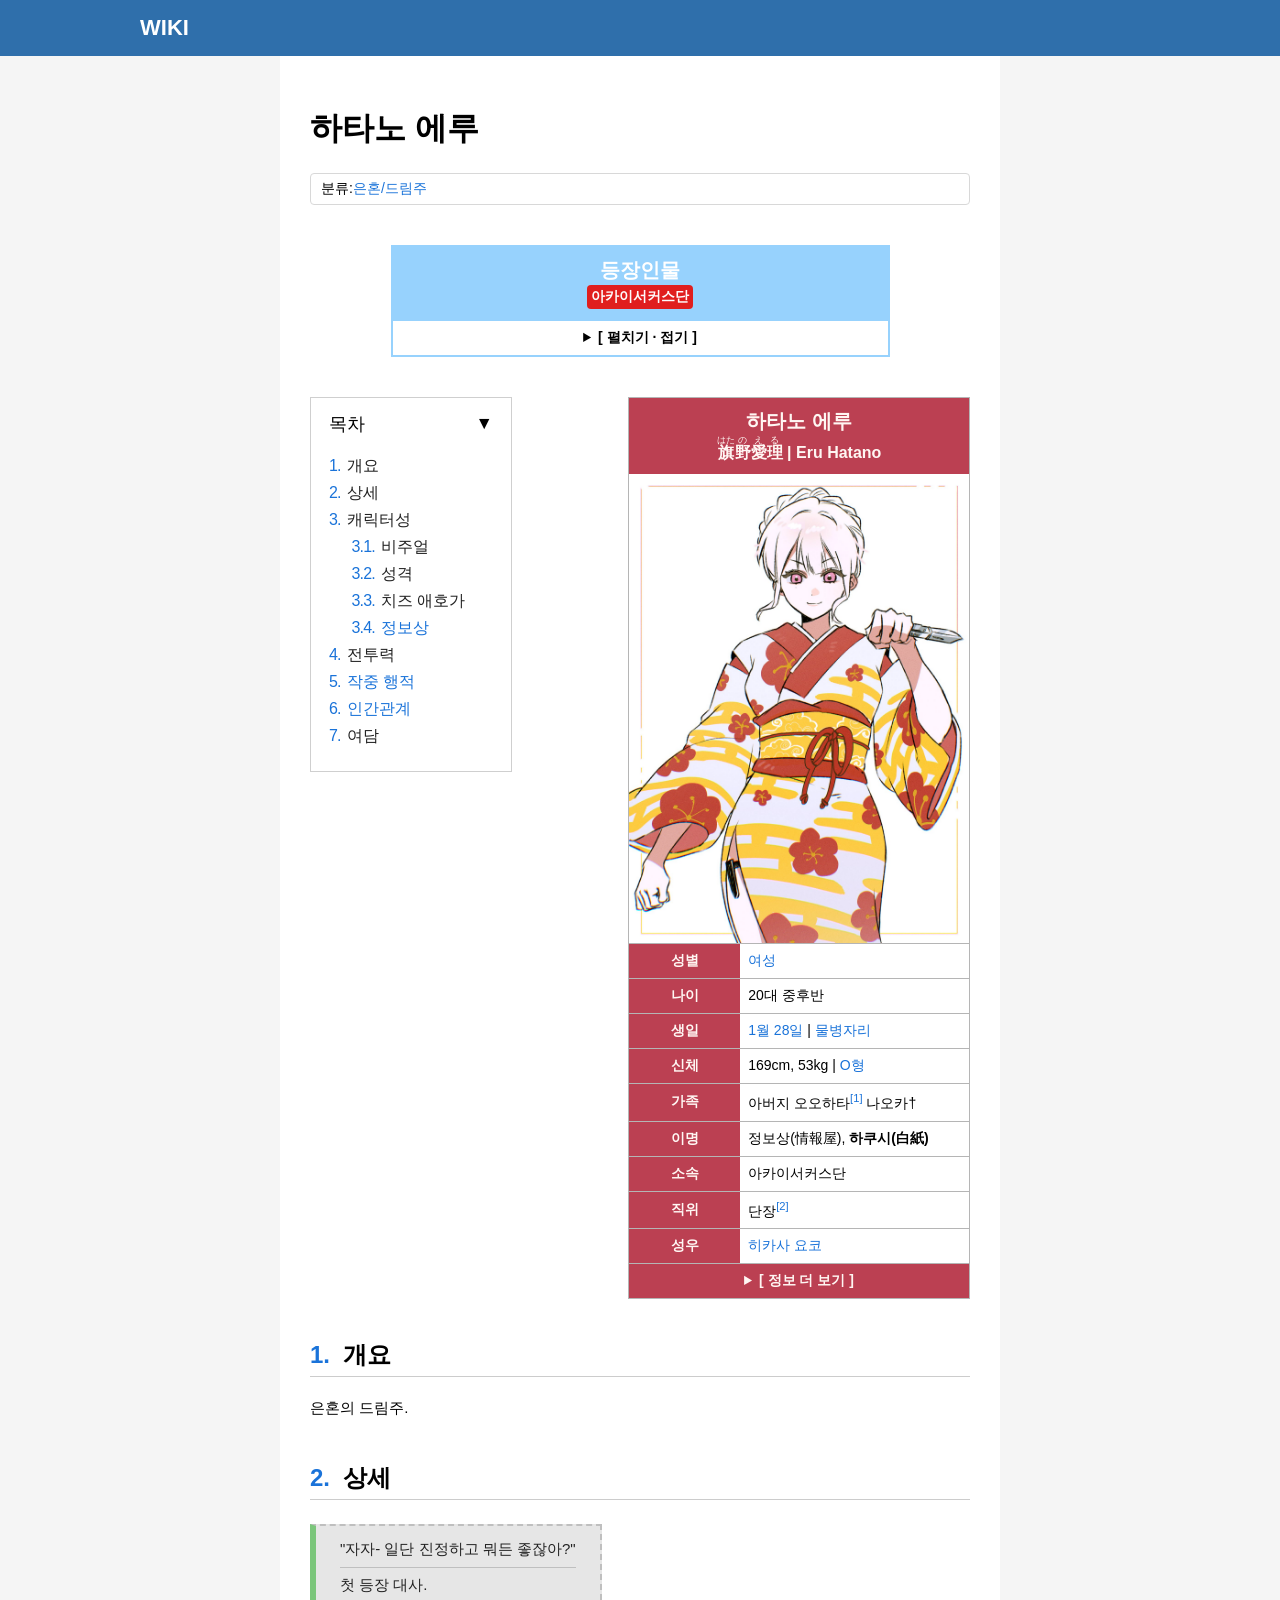
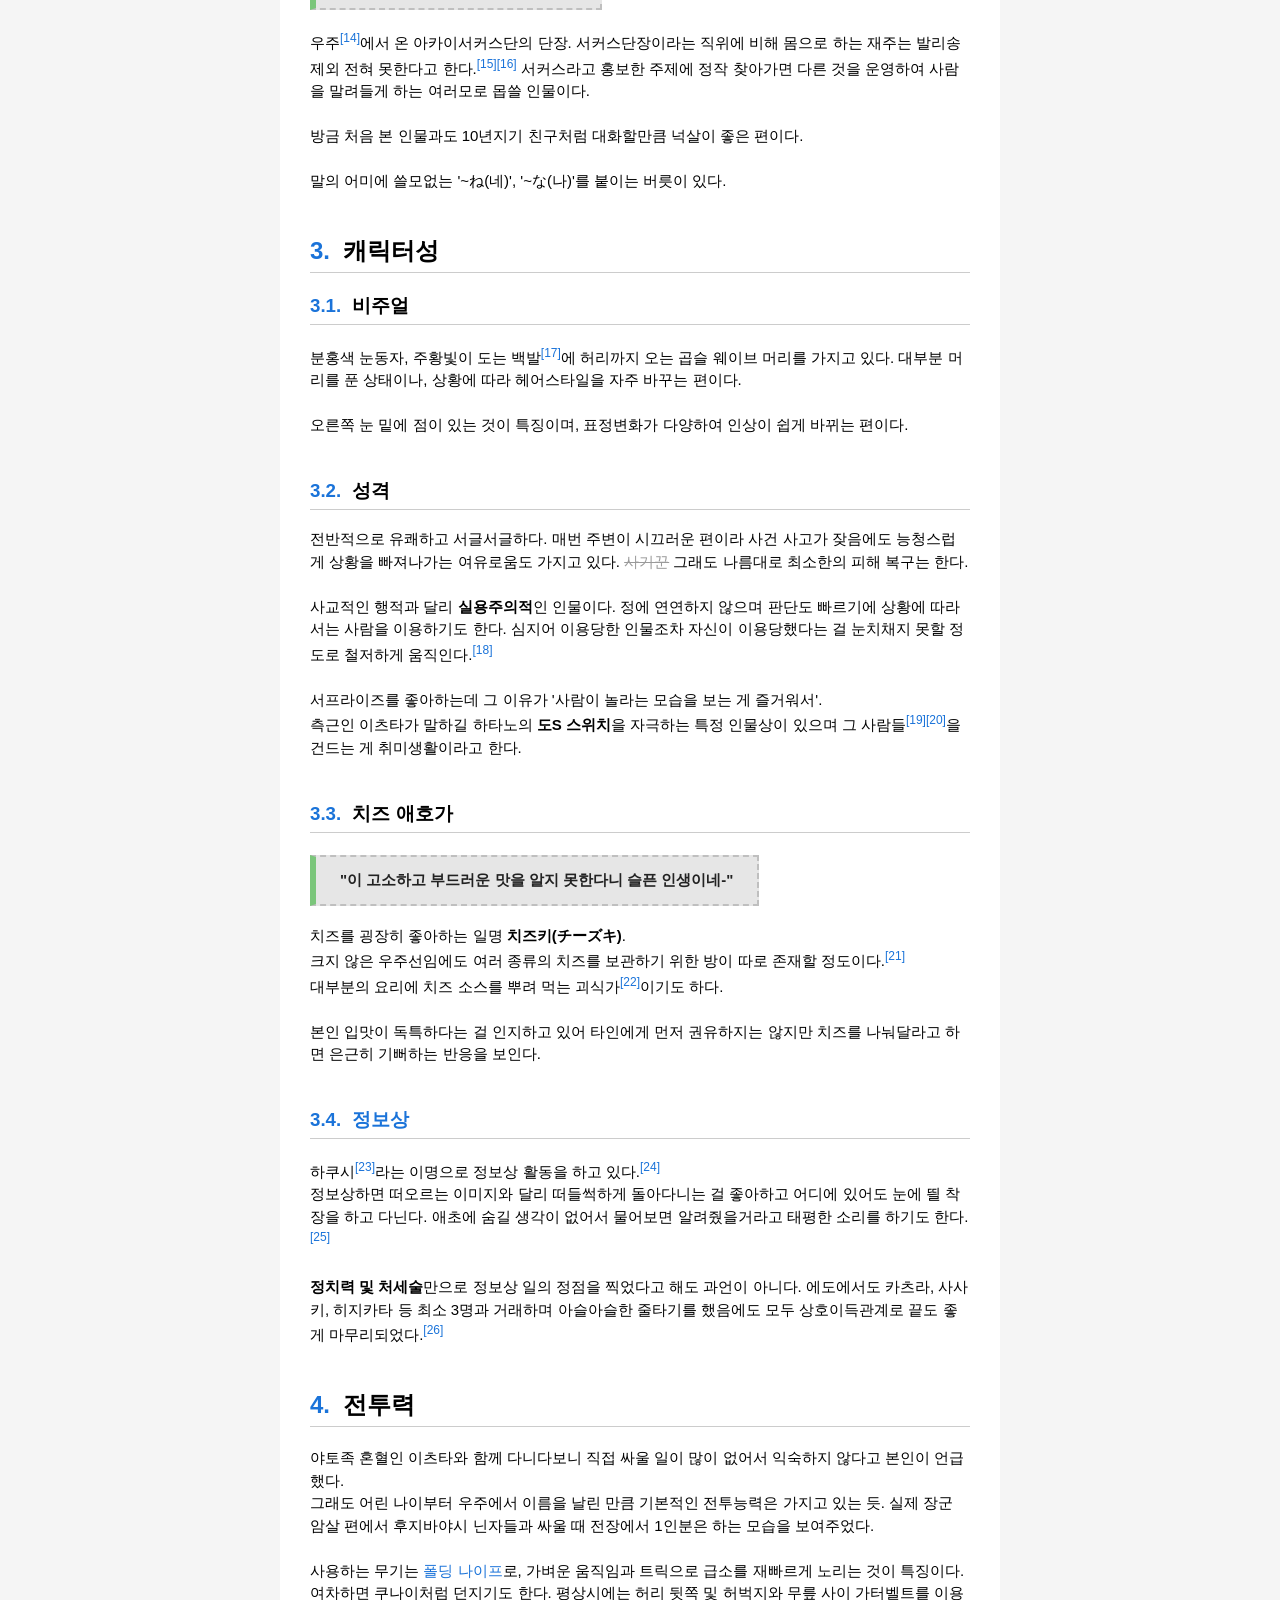
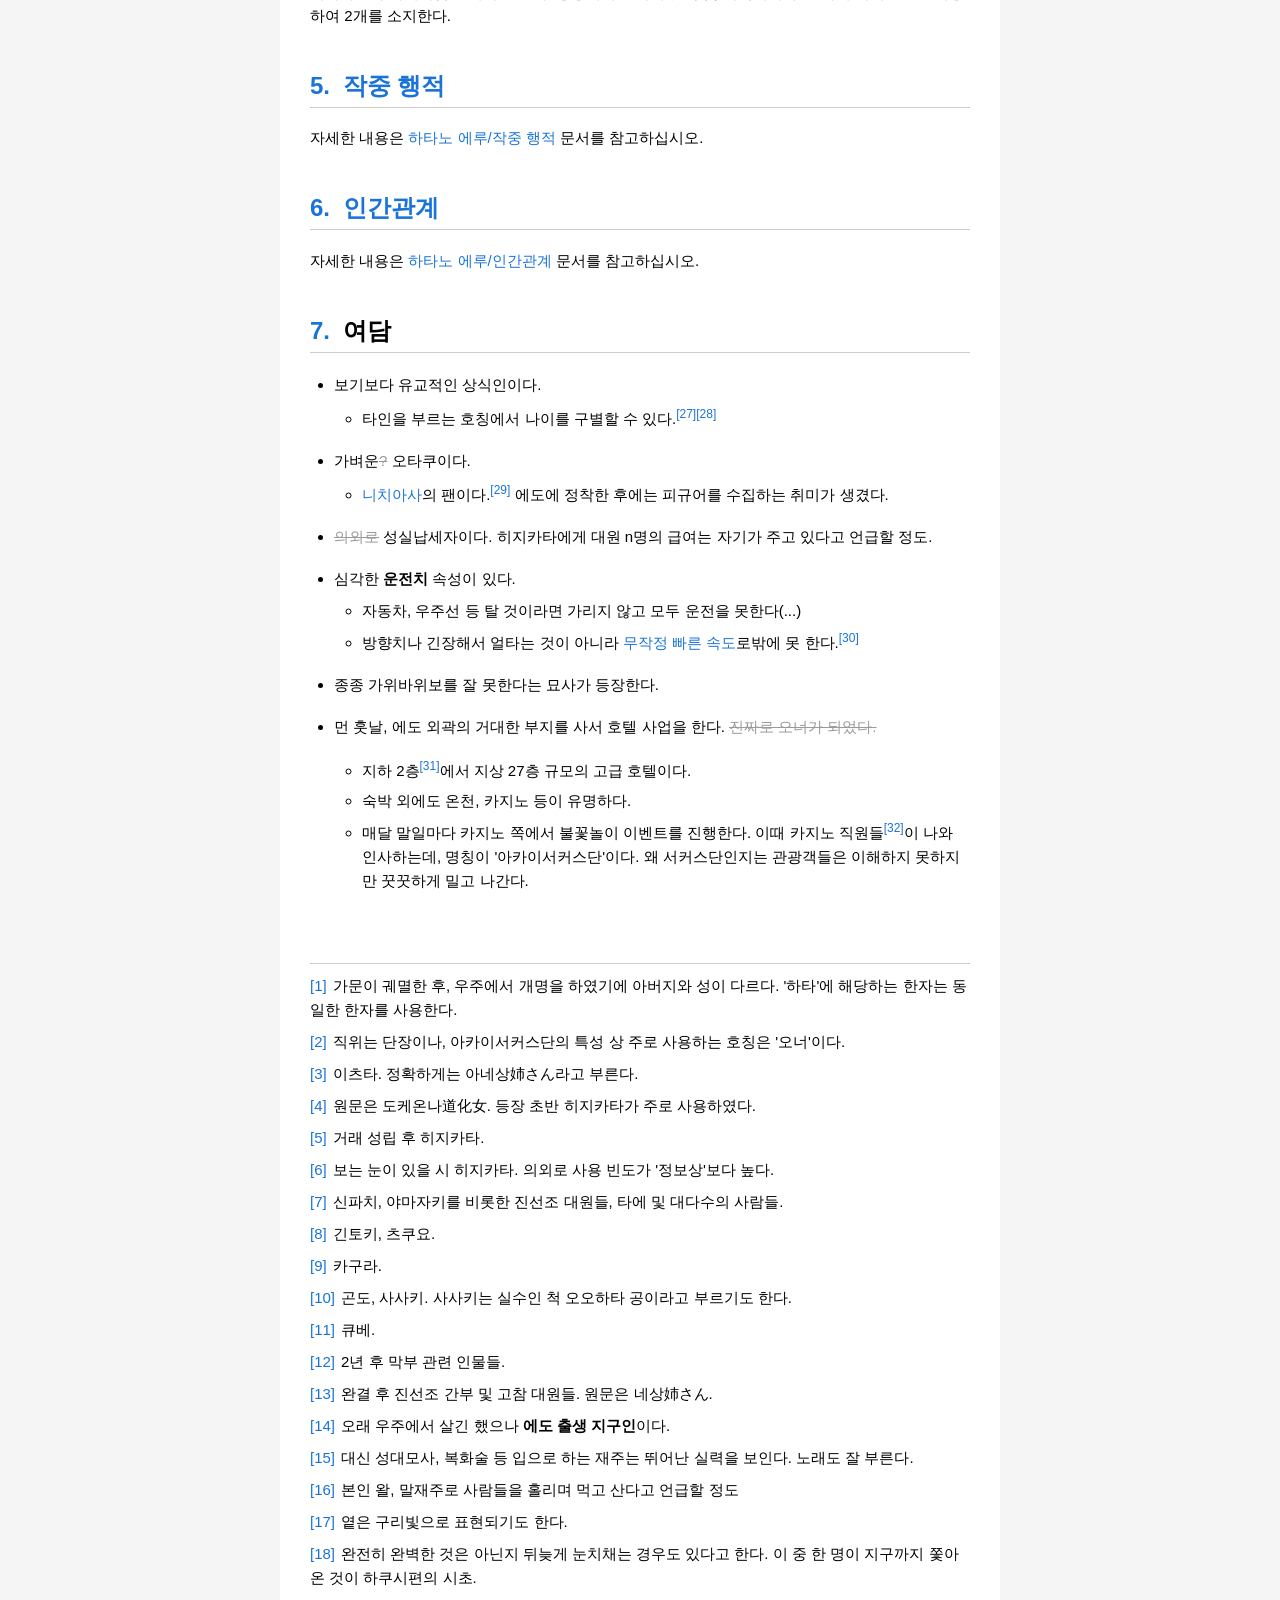
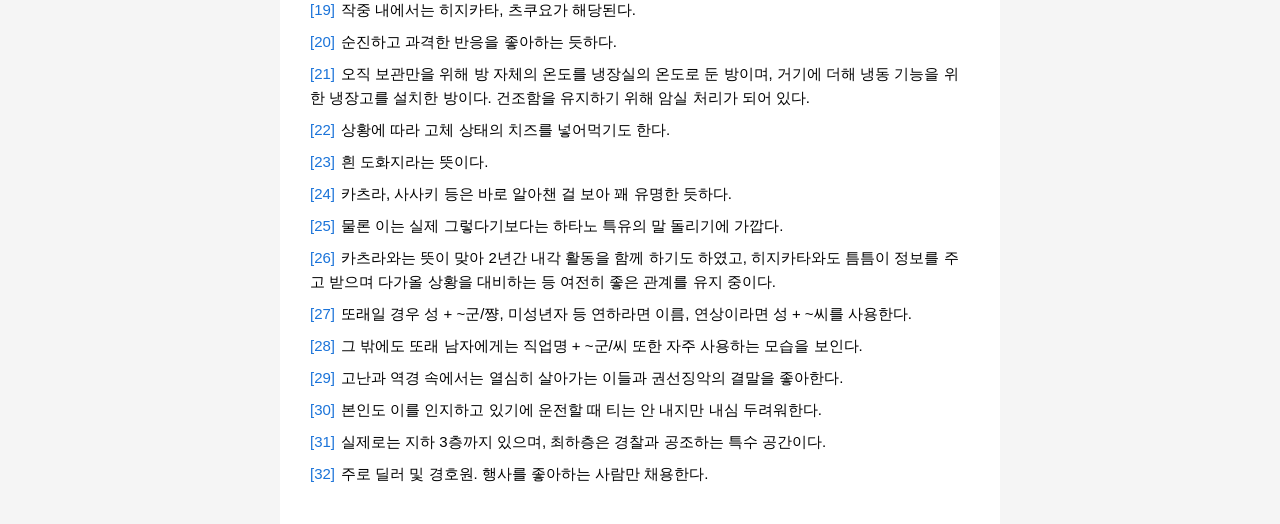
==== index.html @ e35dab88 "06" ====
<!DOCTYPE html>
<html lang="ko">

<head>

<meta charset="UTF-8">
<meta name="viewport" content="width=device-width, initial-scale=1.0">

<title>하타노 에루 - 아이위키</title>

<link rel="stylesheet" href="../style.css">

</head>

<body>

<header class="header">

<div class="header-inner">

<h1 class="logo">
<a href="../index.html">WIKI</a>
</h1>

</div>

</header>

<div class="layout">

<main class="content">

<h1>하타노 에루</h1>

<div class="wiki-category">
분류:<a href="#">은혼/드림주</a>
</div>


<div class="navbox">

<div class="navbox-title">

<a href="#">등장인물</a>

<div class="navbox-subtitle">
아카이서커스단
</div>

</div>

<details>

<summary class="navbox-toggle">[ 펼치기 · 접기 ]</summary>

<table class="navbox-table">

<tr>

<th class="navbox-section-01">
단장
</th>

<th class="navbox-section-02">
정식 단원
</th>

</tr>

<tr>

<td class="navbox-center">
<a href="#">하타노 에루</a>
</td>

<!--"itsuta.html"-->
<td class="navbox-center">
<a href="itsuta.html">이츠타</a> (<a href="#">이치타</a> · <a href="#">이후타</a>)
</td>

</tr>

</table>

</details>

</div>

<div class="character-infobox">

<div class="char-title">

<div class="char-name-ko">하타노 에루</div>

<div class="char-name-jp">

<div class="char-name-sub">
<ruby>旗<rt>はた</rt></ruby><ruby>野<rt>の</rt></ruby><ruby>愛理<rt>える</rt></ruby> | Eru Hatano
</div>

</div>

</div>

<div class="char-image">
<img src="../images/eru2.jpg">
</div>


<div class="info-row">
<div class="info-label">성별</div>
<div class="info-value"><a href="https://namu.wiki/w/여성">여성</a></div>
</div>

<div class="info-row">
<div class="info-label">나이</div>
<div class="info-value">20대 중후반</div>
</div>

<div class="info-row">
<div class="info-label">생일</div>
<div class="info-value"><a href="https://namu.wiki/w/1월%2028일">1월 28일</a> | <a href="https://namu.wiki/w/물병자리">물병자리</a></div>
</div>

<div class="info-row">
<div class="info-label">신체</div>
<div class="info-value">169cm, 53kg | <a href="https://namu.wiki/w/O형">O형</a></div>
</div>

<div class="info-row">
<div class="info-label">가족</div>
<div class="info-value">아버지 오오하타<span class="footnote" data-note="가문이 궤멸한 후, 우주에서 개명을 하였기에 아버지와 성이 다르다. '하타'에 해당하는 한자는 동일한 한자를 사용한다."></span> 나오카†</div>
</div>

<div class="info-row">
<div class="info-label">이명</div>
<div class="info-value">정보상(情報屋), <b>하쿠시(白紙)</b></div>
</div>

<div class="info-row">
<div class="info-label">소속</div>
<div class="info-value">아카이서커스단</div>
</div>

<div class="info-row">
<div class="info-label">직위</div>
<div class="info-value">단장<span class="footnote" data-note="직위는 단장이나, 아카이서커스단의 특성 상 주로 사용하는 호칭은 '오너'이다."></span></div>
</div>

<div class="info-row">
<div class="info-label">성우</div>
<div class="info-value"><a href="https://namu.wiki/w/히카사%20요코">히카사 요코</a></div>
</div>


<details class="info-more">

<summary class="info-toggle">[ 정보 더 보기 ]</summary>

<div class="info-row">
<div class="info-label">통칭</div>
<div class="info-value">누님<span class="footnote" data-note="이츠타. 정확하게는 아네상姉さん라고 부른다."></span>,
    광대여자<span class="footnote" data-note="원문은 도케온나道化女. 등장 초반 히지카타가 주로 사용하였다."></span>,
    정보상<span class="footnote" data-note="거래 성립 후 히지카타."></span>,
    하타노<span class="footnote" data-note="보는 눈이 있을 시 히지카타. 의외로 사용 빈도가 '정보상'보다 높다."></span>,
    하타노 씨<span class="footnote" data-note="신파치, 야마자키를 비롯한 진선조 대원들, 타에 및 대다수의 사람들."></span>, 
    하쿠시<span class="footnote" data-note="긴토키, 츠쿠요."></span>,
    하쿠쨩<span class="footnote" data-note="카구라."></span>,
    하타노 공<span class="footnote" data-note="곤도, 사사키. 사사키는 실수인 척 오오하타 공이라고 부르기도 한다."></span>,
    에루<span class="footnote" data-note="큐베."></span>,
    에루 아가씨<span class="footnote" data-note="2년 후 막부 관련 인물들."></span>,
    누님<span class="footnote" data-note="완결 후 진선조 간부 및 고참 대원들. 원문은 네상姉さん."></span> </div>
</div>

<div class="info-row">
<div class="info-label">주무기</div>
<div class="info-value">폴딩 나이프</div>
</div>

<div class="info-row">
<div class="info-label">좋아하는 것</div>
<div class="info-value"><a href="https://namu.wiki/w/치즈"><b>치즈</b></a>, <a href="https://namu.wiki/w/서프라이즈%20파티">서프라이즈 이벤트</a></div>
</div>

<div class="info-row">
<div class="info-label">싫어하는 것</div>
<div class="info-value">대화가 안 통하는 상대</div>
</div>

</details>

</div>

<div class="toc" id="toc">
  <button type="button" class="toc-toggle" id="toc-toggle" aria-expanded="true">
    <span class="toc-title">목차</span>
    <span class="toc-arrow">▼</span>
  </button>

  <div class="toc-body" id="toc-body">
    <ol id="toc-list"></ol>
  </div>
</div>

<div style="clear:both;"></div>

<h2>개요</h2>

<p>
은혼의 드림주.
<br><br>
</p>


<h2>상세</h2>

<div class="quote-box">
  <p>"자자- 일단 진정하고 뭐든 좋잖아?"</p>
  <hr class="quote-divider">
  <p>첫 등장 대사.</p>
</div>

<p>
우주<span class="footnote" data-note="오래 우주에서 살긴 했으나 <b>에도 출생 지구인</b>이다."></span>에서 온 아카이서커스단의 단장.
서커스단장이라는 직위에 비해 몸으로 하는 재주는 발리송 제외 전혀 못한다고 한다.<span class="footnote" data-note="대신 성대모사, 복화술 등 입으로 하는 재주는 뛰어난 실력을 보인다. 노래도 잘 부른다."></span><span class="footnote" data-note="본인 왈, 말재주로 사람들을 홀리며 먹고 산다고 언급할 정도"></span> 
서커스라고 홍보한 주제에 정작 찾아가면 다른 것을 운영하여 사람을 말려들게 하는 여러모로 몹쓸 인물이다.<br><br>
방금 처음 본 인물과도 10년지기 친구처럼 대화할만큼 넉살이 좋은 편이다.<br><br>
말의 어미에 쓸모없는 '~ね(네)', '~な(나)'를 붙이는 버릇이 있다.
<br><br>
</p>

<h2>캐릭터성</h2>
<h3>비주얼</h3>
<p>
분홍색 눈동자, 주황빛이 도는 백발<span class="footnote" data-note="옅은 구리빛으로 표현되기도 한다."></span>에 허리까지 오는 곱슬 웨이브 머리를 가지고 있다. 대부분 머리를 푼 상태이나, 상황에 따라 헤어스타일을 자주 바꾸는 편이다.<br><br>
오른쪽 눈 밑에 점이 있는 것이 특징이며, 표정변화가 다양하여 인상이 쉽게 바뀌는 편이다.<br><br>
</p>

<h3>성격</h3>
<p>
전반적으로 유쾌하고 서글서글하다. 매번 주변이 시끄러운 편이라 사건 사고가 잦음에도 능청스럽게 상황을 빠져나가는 여유로움도 가지고 있다.
<span class="cancel_text">사기꾼</span> 그래도 나름대로 최소한의 피해 복구는 한다.<br><br>
사교적인 행적과 달리 <b>실용주의적</b>인 인물이다. 정에 연연하지 않으며 판단도 빠르기에 상황에 따라서는 사람을 이용하기도 한다. 심지어 이용당한 인물조차 자신이 이용당했다는 걸 눈치채지 못할 정도로 철저하게 움직인다.<span class="footnote" data-note="완전히 완벽한 것은 아닌지 뒤늦게 눈치채는 경우도 있다고 한다. 이 중 한 명이 지구까지 쫓아온 것이 하쿠시편의 시초."></span><br><br>
서프라이즈를 좋아하는데 그 이유가 '사람이 놀라는 모습을 보는 게 즐거워서'.<br>측근인 이츠타가 말하길 하타노의 <b>도S 스위치</b>을 자극하는 특정 인물상이 있으며 그 사람들<span class="footnote" data-note="작중 내에서는 히지카타, 츠쿠요가 해당된다."></span><span class="footnote" data-note="순진하고 과격한 반응을 좋아하는 듯하다."></span>을 건드는 게 취미생활이라고 한다.<br><br>
</p>

<h3>치즈 애호가</h3>

<div class="quote-box">
  <p><b>"이 고소하고 부드러운 맛을 알지 못한다니 슬픈 인생이네-"</b></p>
</div>

<p>
치즈를 굉장히 좋아하는 일명 <b>치즈키(チーズキ)</b>.<br>
크지 않은 우주선임에도 여러 종류의 치즈를 보관하기 위한 방이 따로 존재할 정도이다.<span class="footnote" data-note="오직 보관만을 위해 방 자체의 온도를 냉장실의 온도로 둔 방이며, 거기에 더해 냉동 기능을 위한 냉장고를 설치한 방이다. 건조함을 유지하기 위해 암실 처리가 되어 있다."></span><br>
대부분의 요리에 치즈 소스를 뿌려 먹는 괴식가<span class="footnote" data-note="상황에 따라 고체 상태의 치즈를 넣어먹기도 한다."></span>이기도 하다.<br><br>
본인 입맛이 독특하다는 걸 인지하고 있어 타인에게 먼저 권유하지는 않지만 치즈를 나눠달라고 하면 은근히 기뻐하는 반응을 보인다.<br><br>
</p>

<h3><a href="https://namu.wiki/w/정보상">정보상</a></h3>
<p>
하쿠시<span class="footnote" data-note="흰 도화지라는 뜻이다."></span>라는 이명으로 정보상 활동을 하고 있다.<span class="footnote" data-note="카츠라, 사사키 등은 바로 알아챈 걸 보아 꽤 유명한 듯하다."></span><br>
정보상하면 떠오르는 이미지와 달리 떠들썩하게 돌아다니는 걸 좋아하고 어디에 있어도 눈에 띌 착장을 하고 다닌다. 애초에 숨길 생각이 없어서 물어보면 알려줬을거라고 태평한 소리를 하기도 한다.<span class="footnote" data-note="물론 이는 실제 그렇다기보다는 하타노 특유의 말 돌리기에 가깝다."></span><br><br>
<b>정치력 및 처세술</b>만으로 정보상 일의 정점을 찍었다고 해도 과언이 아니다. 에도에서도 카츠라, 사사키, 히지카타 등 최소 3명과 거래하며 아슬아슬한 줄타기를 했음에도 모두 상호이득관계로 끝도 좋게 마무리되었다.<span class="footnote" data-note="카츠라와는 뜻이 맞아 2년간 내각 활동을 함께 하기도 하였고, 히지카타와도 틈틈이 정보를 주고 받으며 다가올 상황을 대비하는 등 여전히 좋은 관계를 유지 중이다."></span>
<br><br>
<h2>전투력</h2>
<p>
야토족 혼혈인 이츠타와 함께 다니다보니 직접 싸울 일이 많이 없어서 익숙하지 않다고 본인이 언급했다.<br>
그래도 어린 나이부터 우주에서 이름을 날린 만큼 기본적인 전투능력은 가지고 있는 듯. 실제 장군 암살 편에서 후지바야시 닌자들과 싸울 때 전장에서 1인분은 하는 모습을 보여주었다.<br><br>
사용하는 무기는 <a href="https://namu.wiki/w/폴딩%20나이프">폴딩 나이프</a>로, 가벼운 움직임과 트릭으로 급소를 재빠르게 노리는 것이 특징이다. 여차하면 쿠나이처럼 던지기도 한다. 평상시에는 허리 뒷쪽 및 허벅지와 무릎 사이 가터벨트를 이용하여 2개를 소지한다.
<br><br>
</p>

<h2>
  <a href="plotline.html">작중 행적</a>
</h2>
<p>
자세한 내용은 <a href="plotline.html">하타노 에루/작중 행적</a> 문서를 참고하십시오.
<br><br>
</p>

<h2>
  <a href="relation.html">인간관계</a>
</h2>
<p>
자세한 내용은 <a href="relation.html">하타노 에루/인간관계</a> 문서를 참고하십시오.
<br><br>
</p>

<h2>여담</h2>
<ul class="trivia-list">
    <li>
        보기보다 유교적인 상식인이다.
        <ul>
            <li>타인을 부르는 호칭에서 나이를 구별할 수 있다.<span class="footnote" data-note="또래일 경우 성 + ~군/쨩, 미성년자 등 연하라면 이름, 연상이라면 성 + ~씨를 사용한다."></span><span class="footnote" data-note="그 밖에도 또래 남자에게는 직업명 + ~군/씨 또한 자주 사용하는 모습을 보인다."></span></li>
        </ul>
    </li>
    <li>
        가벼운<span class="cancel_text">?</span> 오타쿠이다.
        <ul>
          <li><a href="https://namu.wiki/w/슈퍼%20히어로%20타임?from=니치아사">니치아사</a>의 팬이다.<span class="footnote" data-note="고난과 역경 속에서는 열심히 살아가는 이들과 권선징악의 결말을 좋아한다."></span> 에도에 정착한 후에는 피규어를 수집하는 취미가 생겼다.</li>
        </ul>
    </li>
    <li>
        <span class="cancel_text">의외로</span> 성실납세자이다. 히지카타에게 대원 n명의 급여는 자기가 주고 있다고 언급할 정도.
    </li>
    <li>
        심각한 <b>운전치</b> 속성이 있다.
        <ul>
            <li>자동차, 우주선 등 탈 것이라면 가리지 않고 모두 운전을 못한다(...)</li>
            <li>방향치나 긴장해서 얼타는 것이 아니라 <a href="https://namu.wiki/w/난폭운전">무작정 빠른 속도</a>로밖에 못 한다.<span class="footnote" data-note="본인도 이를 인지하고 있기에 운전할 때 티는 안 내지만 내심 두려워한다."></span></li>
        </ul>
    </li>
    <li>
        종종 가위바위보를 잘 못한다는 묘사가 등장한다.
    </li>

    <li>
        먼 훗날, 에도 외곽의 거대한 부지를 사서 호텔 사업을 한다. <span class="cancel_text">진짜로 오너가 되었다.</span>
    </li>
    <ul>
        <li>지하 2층<span class="footnote" data-note="실제로는 지하 3층까지 있으며, 최하층은 경찰과 공조하는 특수 공간이다."></span>에서 지상 27층 규모의 고급 호텔이다.</li>
        <li>숙박 외에도 온천, 카지노 등이 유명하다.</li>
        <li>매달 말일마다 카지노 쪽에서 불꽃놀이 이벤트를 진행한다. 이때 카지노 직원들<span class="footnote" data-note="주로 딜러 및 경호원. 행사를 좋아하는 사람만 채용한다."></span>이 나와 인사하는데, 명칭이 '아카이서커스단'이다. 왜 서커스단인지는 관광객들은 이해하지 못하지만 꿋꿋하게 밀고 나간다.</li>
    </ul>
    <br>
</ul>

<section class="footnotes-section">
<ol id="footnotes-list"></ol>
</section>

</main>

</div>

<script src="../script.js"></script>

</body>
</html>
---- style.css ----
body {
  margin: 0;
  font-family: Arial, sans-serif;
  background: #f5f5f5;
}

/* 헤더 */
.header {
  background: #2f6fab;
  color: white;
}

.header-inner {
  max-width: 1000px;
  margin: auto;
  display: flex;
  align-items: center;
  justify-content: space-between;
  padding: 15px;
}

.logo {
  margin: 0;
  font-size: 22px;
}

.logo a {
  color: white;
  text-decoration: none;
}

.logo a:visited {
  color: white;
}

.topnav a {
  color: white;
  margin-left: 20px;
  text-decoration: none;
  font-weight: bold;
}

.topnav a:visited {
  color: white;
}

.topnav a:hover {
  text-decoration: underline;
}

/* 레이아웃 */
.layout {
  max-width: 720px;
  margin: 0 auto;
}

.content {
  background: white;
  padding: 30px;
}

/* 분류 */
.wiki-category {
  border: 1px solid #d8d8d8;
  border-radius: 4px;
  background: #fff;
  padding: 6px 10px;
  margin: 20px 0 28px 0;
  font-size: 14px;
}

.wiki-category strong {
  font-weight: 700;
  color: #222;
}

.wiki-category a {
  color: #1a73d9;
  text-decoration: none;
}

.wiki-category a:hover {
  text-decoration: underline;
}

.wiki-parent-doc {
  display: flex;
  align-items: center;
  gap: 4px;
  margin: 18px 0 30px 0;
  font-size: 16px;
}

/*상위 문서*/
.parent-icon {
  width: 20px;
  height: 20px;
  border-radius: 50%;
  background: #2f6fab;
  color: #fff;
  display: inline-flex;
  align-items: center;
  justify-content: center;
  font-size: 10px;
  font-weight: 900;
  line-height: 1;
  flex-shrink: 0;
}

.parent-label {
  color: #222;
  font-weight: 400;
}

.wiki-parent-doc a {
  color: #1a73d9;
  text-decoration: none;
}

.wiki-parent-doc a:hover {
  text-decoration: underline;
}

/* 대사 */
.quote-box {
  display: inline-block;
  border: 2px dashed #bfbfbf;
  border-left: 6px solid #7bc67b;
  background: #e6e6e6;
  padding: 12px 24px;
  margin: 4px 0;
  font-size: 17px;
  line-height: 1.7;
  font-weight: 400;
  color: #222;
  box-sizing: border-box;
  max-width: 100%;
}

.quote-box p {
  margin: 0;
}

.quote-divider {
  border: none;
  border-top: 1px solid #bfbfbf;
  margin: 6px 0;
}

.quote-box-b {
  display: inline-block;
  border: 2px dashed #bfbfbf;
  border-left: 6px solid #7bc67b;
  background: #e6e6e6;
  padding: 12px 24px;
  font-size: 15px;
  line-height: 1.7;
  color: #222;
  box-sizing: border-box;
  max-width: 100%;
}

.quote-box-a {
  display: inline-block;
  border: 2px dashed #bfbfbf;
  border-left: 6px solid #7bc67b;
  background: #e6e6e6;
  padding: 12px 24px;
  font-size: 15px;
  line-height: 1.7;
  font-weight: 700;
  color: #222;
  box-sizing: border-box;
  max-width: 100%;
}

.quote-box-a p {
  margin: 0;
}

.quote-divider {
  border: none;
  border-top: 1px solid #bfbfbf;
  margin: 6px 0;
}

.description-box {
  margin: 10px 0;
  padding: 10px 15px;
  background: #f7f7f7;
  border: 1px solid #d5d5d5;
  font-size: 15px;
  line-height: 1.5;
  box-sizing: border-box;
  width: 55%;
}

/* 목차 */
.toc {
  border: 1px solid #cfcfcf;
  background: #fff;
  padding: 0;
  margin: 20px 0;
  width: 200px;
}

.toc_p {
  border: 1px solid #cfcfcf;
  background: #fff;
  padding: 0;
  margin: 20px 0;
  width: 240px;
}

.toc_r {
  border: 1px solid #cfcfcf;
  background: #fff;
  padding: 0;
  margin: 20px 0;
  width: 160px;
}

.toc-toggle {
  width: 100%;
  display: flex;
  align-items: center;
  justify-content: space-between;
  padding: 14px 18px;
  background: none;
  border: none;
  font-size: 1.1rem;
  font-weight: bold;
  cursor: pointer;
  text-align: left;
}

.toc-title {
  display: flex;
  align-items: center;
  gap: 6px;
  font-weight: 500;
}

.toc-arrow {
  font-size: 1.1rem;
  line-height: 1;
  transition: transform 0.2s ease;
}

.toc-toggle.collapsed .toc-arrow {
  transform: rotate(-90deg);
}

.toc-body {
  padding: 0 18px 18px 18px;
}

.toc-body.hidden {
  display: none;
}

#toc-list {
  margin: 0;
  padding-left: 0;
  list-style: none;
}

#toc-list li {
  margin: 6px 0;
}

#toc-list a {
  text-decoration: none;
  color: #1a73d9;
}

#toc-list a:hover {
  text-decoration: underline;
}

.toc-num {
  margin-right: 6px;
  font-weight: 400;
  letter-spacing: -0.05em;
}

.toc-text {
  color: #222;
  text-decoration: none;
}

.toc-text:hover {
  text-decoration: underline;
}

.toc-sublist {
  margin-top: 6px;
  padding-left: 1.4em;
  list-style: none;
}

/*스포일러*/
.spoiler-inline {
  cursor: pointer;
  display: inline-block;
}

.spoiler-content {
  display: none;
}

/* 본문 링크 스타일 */
.content a {
  color: #1a73d9;
  text-decoration: none;
}

.content a:visited {
  color: #1a73d9;
}

.content a:hover {
  text-decoration: underline;
}

.content a.hidden-link {
  color: #f5f5f5;
}

.content a.hidden-link:visited {
  color: #f5f5f5;
}

.content a.hidden-link:hover {
  text-decoration: underline;
  text-decoration-color: #1a73d9;
}

/* 제목 */
h2 {
  border-bottom: 1px solid #ccc;
  padding-bottom: 5px;
}

h3 {
  border-bottom: 1px solid #ccc;
  padding-bottom: 5px;
}

.content p {
  font-size: 15px;
  line-height: 1.5;
}

.char-line {
  font-size: 15px;
  /* 다른 p와 동일 */
  margin: 0;
  /* 위아래 간격 제거 */
  line-height: 1.5;
  /* 기존과 맞춤 */
}

/* 등장인물 목록 */
.character-list {
  list-style: none;
  padding: 0;
}

.character-list li {
  margin-bottom: 10px;
}

.character-list a {
  color: #0366d6;
  text-decoration: none;
}

.character-list a:hover {
  text-decoration: underline;
}

.cancel_text {
  color: #9a9a9a;
  text-decoration: line-through;
}

.cancel_text:hover {
  text-decoration: none;
}

/* 인포박스 */
.character-infobox {
  width: 340px;
  border: 1px solid #b5b5b5;
  float: right;
  margin: 0 0 20px 20px;
  font-size: 14px;
  background: #e6e6e6;
}

.char-title {
  background: #bb4052;
  text-align: center;
  padding: 10px;
  color: #fff6f3;
}

.char-title1 {
  background: #f9f5e9;
  text-align: center;
  padding: 10px;
}

.char-title2 {
  background: #FFFEF0;
  text-align: center;
  padding: 10px;
}

.char-name-ko {
  font-size: 20px;
  font-weight: 700;
}

.char-name-jp {
  display: inline-block;
  text-align: left;
}

.char-name-sub {
  font-size: 16px;
  font-weight: 700;
  display: inline-block;
  text-align: center;
  margin-top: 0;
}

.char-name-sub_ {
  margin-top: 5px;
  font-size: 10px;
  font-weight: 700;
  display: block;
  text-align: left;
  margin-bottom: -1px;
}

.char-name-sub rt {
  font-size: 0.55em;
  font-weight: 400;
}

.char-image img {
  width: 100%;
  display: block;
}

.info-row {
  display: flex;
  border-top: 1px solid #b5b5b5;
}

.info-label {
  width: 28%;
  background: #bb4052;
  padding: 8px;
  font-weight: bold;
  text-align: center;
  color: #fff6f3;
  display: flex;
  align-items: center;
  justify-content: center;
}

.info-label1 {
  width: 28%;
  background: #d2d2d2;
  padding: 8px;
  text-align: center;
  color: #2d2d2d;
  display: flex;
  align-items: center;
  justify-content: center;
}

.info-label2 {
  width: 28%;
  background: #c8c8c8;
  padding: 8px;
  text-align: center;
  color: #373737;
  display: flex;
  align-items: center;
  justify-content: center;
}

.info-label3 {
  width: 28%;
  background: #FFFEF0;
  padding: 8px;
  text-align: center;
  color: #000;
  font-weight: bold;
  display: flex;
  align-items: center;
  justify-content: center;
}

.info-value {
  flex: 1;
  padding: 8px;
  background: #fff;
}

.info-value1 {
  flex: 1;
  padding: 8px;
  background: #dcdcdc;
  text-align: center;
  color: #222222;
}

.info-more summary {
  cursor: pointer;
  text-align: center;
  font-weight: bold;
  padding: 8px;
  background: #bb4052;
  color: #fff6f3;
  border-top: 1px solid #b5b5b5;
}

/* Navbox */
.navbox {
  width: 75%;
  max-width: 800px;
  margin: 40px auto;
  border: 2px solid #97d2fd;
  font-size: 14px;
  background: #fff;
}

.navbox-title {
  background: #97d2fd;
  color: white;
  font-weight: bold;
  text-align: center;
  padding: 12px;
  font-size: 16px;
}

.navbox-title a,
.navbox-title a:visited {
  color: #ffffff;
  font-weight: 700;
  text-decoration: none;
  font-size: 20px;
  line-height: 1.1;
  display: block;

}

.navbox-header {
  text-align: center;
  padding: 8px;
}

.navbox-subtitle {
  display: inline-block;
  font-size: 14px;
  margin-top: 4px;
  padding: 3px 4px;
  border-radius: 4px;
  background: #e01e1e;
  color: #fefafb;
  font-weight: bold;
}

.navbox-toggle {
  text-align: center;
  font-weight: bold;
  cursor: pointer;
  margin: 8px 0;
}

.navbox-table {
  width: 100%;
  border-collapse: collapse;
}

.navbox-table th,
.navbox-table td {
  border: 1px solid #ddd;
  padding: 6px;
}

.navbox-center {
  text-align: center;
}

.navbox-section-01 {
  background: #fd5378;
  color: white;
}

.navbox-section-02 {
  background: #f59974;
  color: #222;
}

.navbox-table a {
  text-decoration: none;
  color: #0645ad;
}

.navbox-table a:hover {
  text-decoration: underline;
}

/* 각주 */
.footnote {
  color: #0275d8;
  cursor: pointer;
  font-size: 0.8em;
  vertical-align: super;
}

.footnote-popup {
  position: absolute;
  background: white;
  border: 1px solid #ccc;
  padding: 10px;
  max-width: 300px;
  font-size: 13px;
  box-shadow: 0 2px 6px rgba(0, 0, 0, 0.2);
  z-index: 999;
  display: none;
}

.footnote-ref {
  color: #0275d8;
  cursor: pointer;
  font-size: 0.8em;
  vertical-align: super;
  text-decoration: none;
}

.footnote-ref:hover {
  text-decoration: underline;
}

.footnote-tooltip {
  position: absolute;
  display: none;
  max-width: min(320px, calc(100vw - 24px));
  padding: 8px 10px;
  background: #fff;
  border: 1px solid #cfcfcf;
  box-shadow: 0 2px 8px rgba(0, 0, 0, 0.15);
  font-size: 13px;
  line-height: 1.45;
  z-index: 9999;
  box-sizing: border-box;
  white-space: normal;
  overflow-wrap: break-word;
  word-break: keep-all;
}

#footnotes-list {
    font-size: 15px;
}

#footnotes-list li {
    font-size: inherit;
    line-height: 1.5;
}

@media (max-width: 768px) {
  .footnote-tooltip {
    max-width: calc(100vw - 16px);
    font-size: 12px;
    line-height: 1.5;
  }
}

.footnotes-section {
  margin-top: 40px;
  padding-top: 10px;
  border-top: 1px solid #ccc;
}

.footnotes-section h2 {
  margin-bottom: 12px;
}

#footnotes-list {
  list-style: none;
  padding-left: 0;
  margin: 0;
}

#footnotes-list li {
  margin-bottom: 8px;
  line-height: 1.6;
}

.footnote-note-number {
  margin-right: 6px;
}

.footnote-backlink {
  color: #0275d8;
  text-decoration: none;
  font-size: 1em;
  cursor: pointer;
}

.footnote-backlink:hover {
  text-decoration: underline;
}

/* 문단 번호 */
.section-number {
  color: #1a73d9;
  text-decoration: none;
  font-weight: 700;
  margin-right: 6px;
}

.section-number:hover {
  text-decoration: underline;
}

/* 작성 중 팝업 오버레이 */
.page-status-overlay {
  position: fixed;
  inset: 0;
  background: rgba(0, 0, 0, 0.28);
  display: none;
  align-items: center;
  justify-content: center;
  z-index: 10000;
  padding: 20px;
  box-sizing: border-box;
}

/* 팝업 박스 */
.page-status-popup {
  width: min(360px, calc(100vw - 32px));
  background: #fff;
  border: 1px solid #cfcfcf;
  box-shadow: 0 8px 24px rgba(0, 0, 0, 0.18);
  padding: 18px 20px;
  text-align: center;
  line-height: 1.6;
  font-size: 14px;
  color: #222;
  box-sizing: border-box;
}

.page-status-popup strong {
  display: block;
  margin-bottom: 6px;
  font-size: 15px;
}

.series-box {
  width: 100%;
  border: 2px solid #97d2fd;
  background: #f3f3f3;
  box-sizing: border-box;
  margin: 20px 0;
}

.series-title {
  background: #97d2fd;
  color: #fff;
  text-align: center;
  font-size: 0.95rem;
  font-weight: 600;
  padding: 8px 8px;
  border-bottom: 1px solid #cfcfcf;
}

.series-row {
  display: grid;
  grid-template-columns: 1fr 88px 1fr 88px 1fr;
  align-items: stretch;
}

.series-item,
.series-arrow {
  min-height: 56px;
  display: flex;
  flex-direction: column;
  justify-content: center;
  align-items: center;
  border-right: 1px solid #cfcfcf;
  padding: 4px 8px;
  box-sizing: border-box;
  background: #fff;
  text-align: center;
}

.series-item.current {
  background: #f3f3f3;
  font-weight: 700;
}

.series-row>*:last-child {
  border-right: none;
}

.series-item a,
.series-item span {
  line-height: 1.35;
  word-break: keep-all;
  font-size: 0.9rem;
}

.series-item a {
  color: #0b66d1;
  text-decoration: none;
}

.series-item a:hover {
  text-decoration: underline;
}

.series-item.current span {
  color: #000;
}

.series-ep {
  margin-top: 4px;
  color: #222;
  line-height: 1.4;
  word-break: keep-all;
  font-size: 0.75rem;
  font-weight: 400;
}

.series-arrow {
  font-size: 1rem;
  font-weight: 500;
  color: #222;
}

.content .character-tree {
  font-size: inherit;
  line-height: inherit;
  margin: 0;
  padding-left: 28px;
}

.character-tree li {
  line-height: inherit;
  margin: 0;
}

.character-tree>li {
  margin-bottom: 20px;
}

.character-tree>li>ul {
  margin: 4px 0 0 0;
  padding-left: 28px;
}

.character-tree>li>ul>li {
  margin: 10px 0;
}

.character-tree a {
  color: #1a73d9;
  text-decoration: none;
}

.character-tree a:visited {
  color: #1a73d9;
}

.character-tree a:hover {
  text-decoration: underline;
}

/* ===========================
   초고교급 학생 틀
=========================== */

.ultimate-box {
  width: 90%;
  border: 1px solid #cfcfcf;
  background: #f5f5f5;
  box-sizing: border-box;
  margin: 25px auto;
}

.ultimate-title {

  background: #dddddd;

  text-align: center;

  padding: 6px;

  font-size: 15px;

  font-weight: bold;

  line-height: 1.45;

}

.ultimate-title a {

  color: #0b66d1;

  text-decoration: none;

}

.ultimate-title a:hover {

  text-decoration: underline;

}

.ultimate-grid {

  display: grid;

  grid-template-columns: repeat(6, 1fr);

  gap: 10px;

  padding: 10px;

}

.ultimate-grid-a {

  display: grid;

  grid-template-columns: repeat(7, 1fr);

  gap: 10px;

  padding: 10px;

}

.ultimate-card {

  text-align: center;

}

.ultimate-job {

  border-radius: 6px;

  color: #fff;

  font-size: 13px;

  padding: 2px 6px;

  margin-bottom: 4px;

}

.ultimate-name {

  font-size: 13px;

  line-height: 1.1;

}

.ultimate-name a {

  color: #0b66d1;

  text-decoration: none;

}

.ultimate-name a:hover {

  text-decoration: underline;

}

/* 색상 */

.job-green {
  background: #228b22;
}

.job-pink {
  background: #ff69b4;
}

.job-yellow {
  background: #ffc800;
  color: #222;
}

.job-purple {
  background: #9966cc;
}

.job-blue {
  background: #4570e6;
}

.job-magenta {
  background: #c71585;
}

.job-red {
  background: #b22222;
}

.job-ivory {
  background: #f1e7c8;
  color: #222;
}

.job-violet {
  background: #880085;
}

.job-grapefruit {
  background: #ea3c53;
}

.job-lemon {
  background: #ffef00;
  color: #222;
}

.job-navy {
  background: #0047ab;
}

.job-orange {
  background: #8b4513;
}

.job-darkgreen {
  background: #00563b;
}

.job-salmon {
  background: #ff9e9b;
}

.job-lime {
  background: #dfff00;
  color: #222;
}

.job-gray {
  background: #f5f5f5;
  color: #f5f5f5;
}

.gift-table {
    width: 66%;
    border-collapse: collapse;
    margin: 20px 0;
    table-layout: fixed;
}

.gift-table th,
.gift-table td {
    border: 1px solid #d8d8d8;
    padding: 14px 18px;
    font-size: 15px;
    line-height: 1.5;
    text-align: center;
    vertical-align: middle;
    font-weight: 400;
}

.gift-table th {
    width: 45%;
    background: #fafafa;
}

.gift-table td {
    background: #fff;
}

.punishment-box {
    margin: 20px 0;
    padding: 10px 12px;
    border: 1px solid #ced3d8;
    background-color: #f8f8f8;
    color: #222;
    line-height: 1.3;
    font-size: 15px;
}

.image-popup-link{
    color:#008000;
    text-decoration:underline;
    cursor:pointer;
}

/* 이미지 프레임 */

.image-frame {

  width: 100%;

  margin: 20px 0;

  border: 1px solid #555;

  background: #000;

  box-sizing: border-box;

  padding-top: 4px;

}

/* 이미지 */

.image-frame img {

  display: block;

  width: 98%;

  height: auto;

  margin: 0 auto;

  margin-bottom: 5px;

}

/* 아래 검은 설명 */

.image-caption {

  background: #000;

  color: #fff;

  text-align: center;

  padding: 7px 10px;

  font-size: 15px;

  font-weight: 700;

  border-top: 1px solid #fff;

}

/* 배경 */
.image-popup{
    display:none;
    position:fixed;
    inset:0;

    background:rgba(0,0,0,.6);

    justify-content:center;
    align-items:center;

    z-index:9999;
}

/* 팝업창 */
.image-popup-window{

    background:#fff;

    padding:12px;

    border-radius:6px;

    box-shadow:0 8px 30px rgba(0,0,0,.35);

    cursor:default;
}

/* 이미지 */
#imagePopupImg{

    display:block;

    max-width:85vw;
    max-height:85vh;

    width:auto;
    height:auto;

    object-fit:contain;

    cursor:zoom-in;

    user-select:none;
    -webkit-user-drag:none;
}

.trivia-list {
    font-size: 15px;
    line-height: 1.6;
    padding-left: 24px;
}

.trivia-list li {
    margin: 8px 0;
}

.trivia-list ul {
    margin-top: 8px;
    padding-left: 28px;
}

.trivia-list ul li {
    margin: 6px 0;
}

.trivia-list > li {
    margin-bottom: 18px;
}

.trivia-list > li:last-child {
    margin-bottom: 0;
}

/* 모바일 */

@media (max-width:768px) {

  .ultimate-grid {

    grid-template-columns: repeat(3, 1fr);
    align-items:center;

  }

    .ultimate-grid-a {

    grid-template-columns: repeat(4, 1fr);
    align-items:center;

  }

  .ultimate-title {

    font-size: 12px;

  }

  .description-box {

    width: 80%;

  }

}

/* 반응형 */
@media (max-width: 768px) {
  .series-title {
    font-size: 1.05rem;
    padding: 10px 8px;
  }

  .series-row {
    grid-template-columns: 1fr;
  }

  .series-item,
  .series-arrow {
    min-height: auto;
    border-right: none;
    border-bottom: 1px solid #cfcfcf;
    padding: 12px 10px;
  }

  .series-row>*:last-child {
    border-bottom: none;
  }

  .series-item a,
  .series-item span {
    font-size: 1rem;
  }

  .series-ep {
    font-size: 0.9rem;
    margin-top: 6px;
  }

  .series-arrow {
    font-size: 1.5rem;
  }

  .page-status-popup {
    width: min(320px, calc(100vw - 24px));
    font-size: 13px;
    padding: 16px 18px;
  }

  .character-infobox {
    float: none;
    width: 100%;
    margin: 20px 0;
  }

  .header-inner {
    flex-direction: column;
    align-items: flex-start;
  }

  .topnav {
    margin-top: 10px;
  }

  .toc-toggle {
    color: #222;
    -webkit-appearance: none;
    appearance: none;
    -webkit-tap-highlight-color: transparent;
  }

  .toc-title,
  .toc-arrow {
    color: #222;
  }
}

/* ===========================
   모바일 추가 대응 (기존 코드 수정 X)
=========================== */

@media (max-width:768px){

  /* 선물 표 */
  .gift-table{
    width:100%;
    font-size:14px;
  }

  .gift-table th,
  .gift-table td{
    padding:10px 8px;
    font-size:14px;
    word-break:keep-all;
    overflow-wrap:anywhere;
  }

  /* 벌칙 설명 박스 */
  .punishment-box{
    font-size:14px;
    line-height:1.6;
    word-break:keep-all;
    overflow-wrap:anywhere;
  }

  /* 이미지 프레임 */
  .image-frame{
    margin:16px 0;
  }

  .image-caption{
    font-size:14px;
    padding:6px 8px;
  }

  /* 팝업 */
  .image-popup-window{
    max-width:94vw;
    max-height:94vh;
    padding:8px;
    box-sizing:border-box;
  }

  #imagePopupImg{
    max-width:90vw;
    max-height:90vh;
  }

}
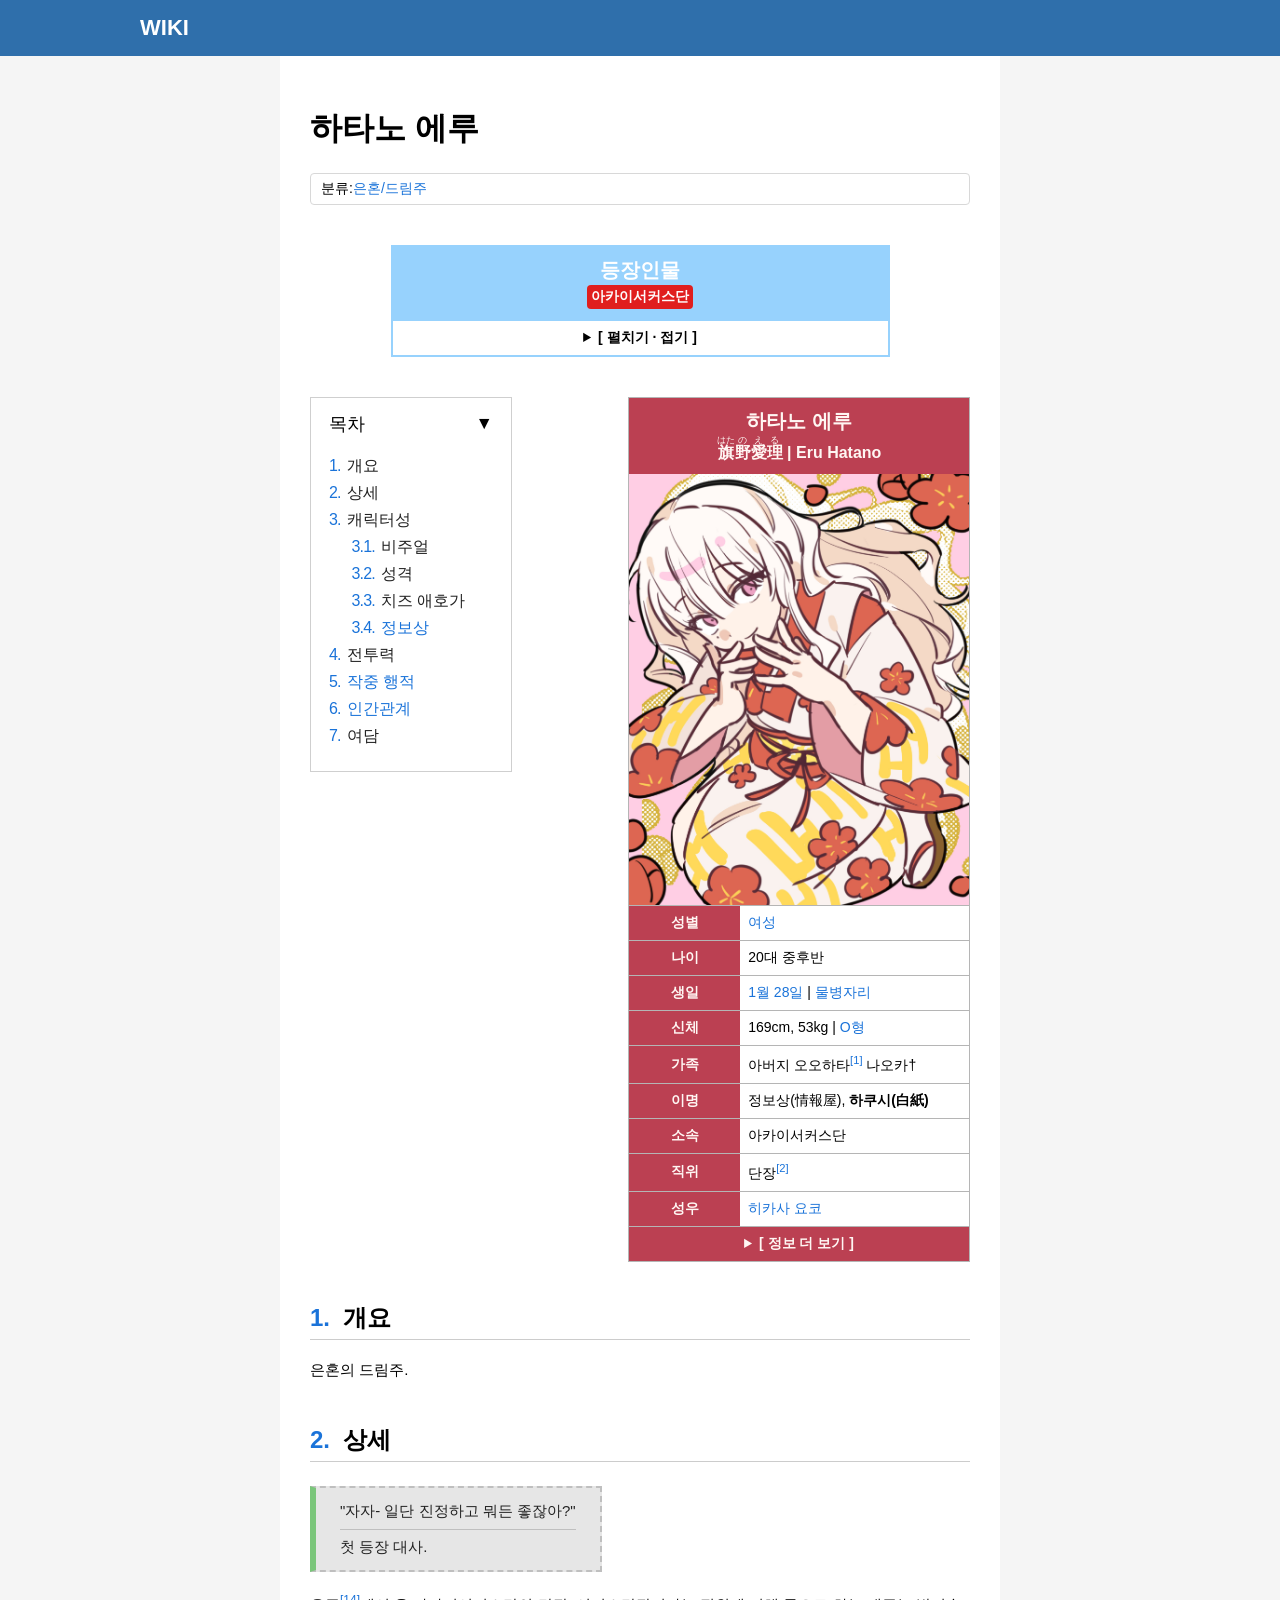
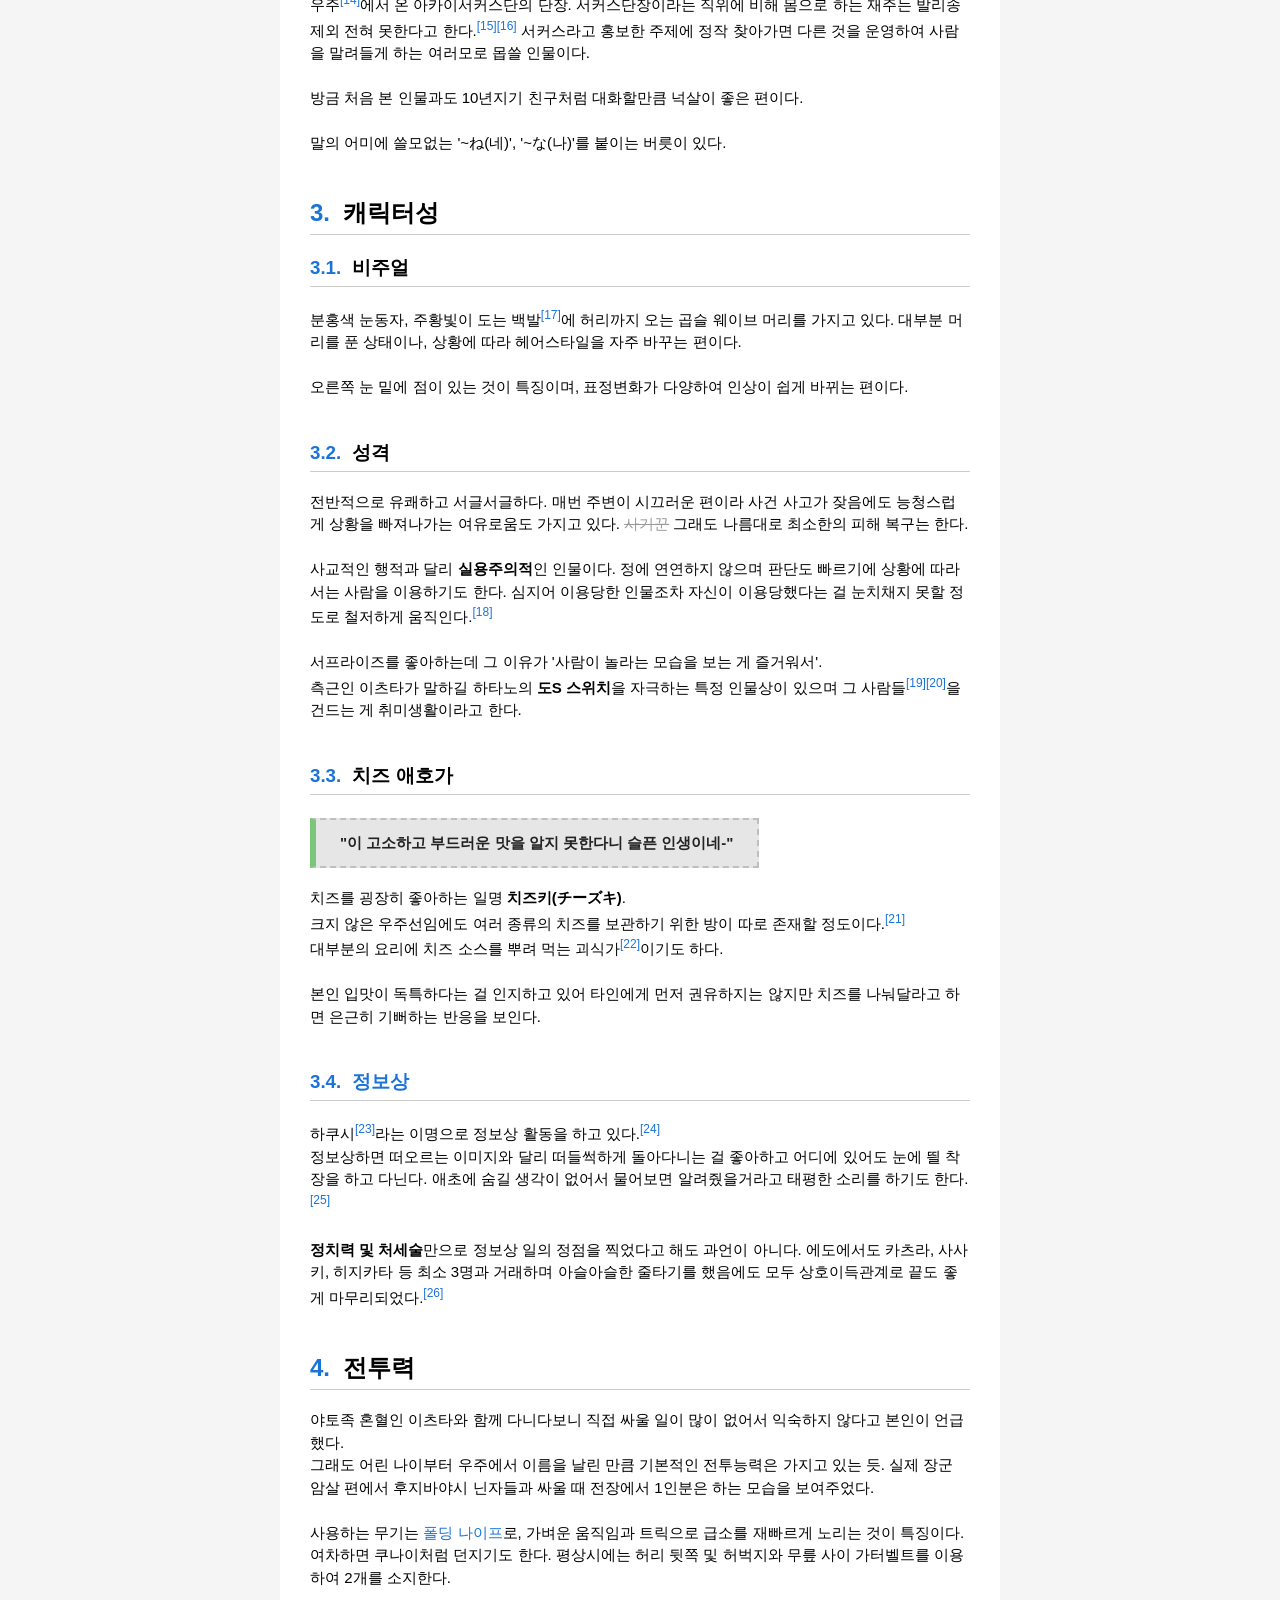
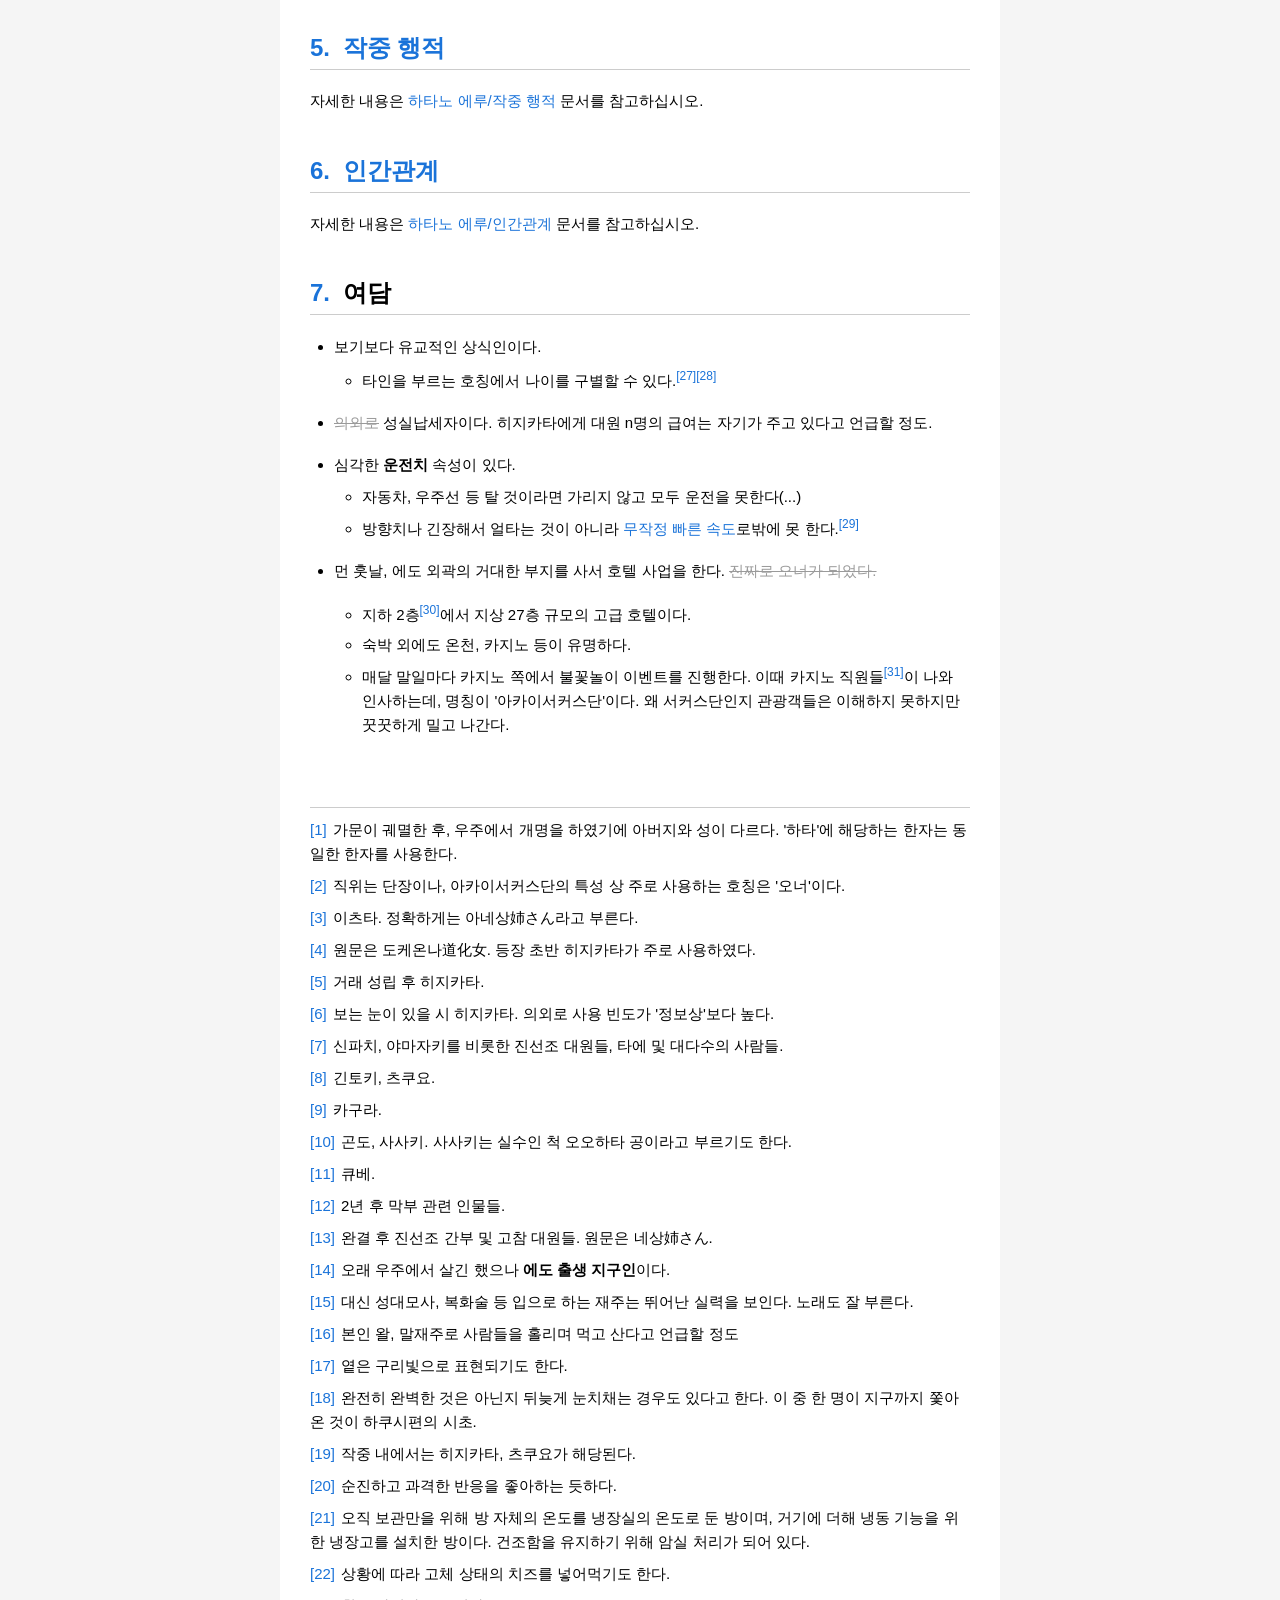
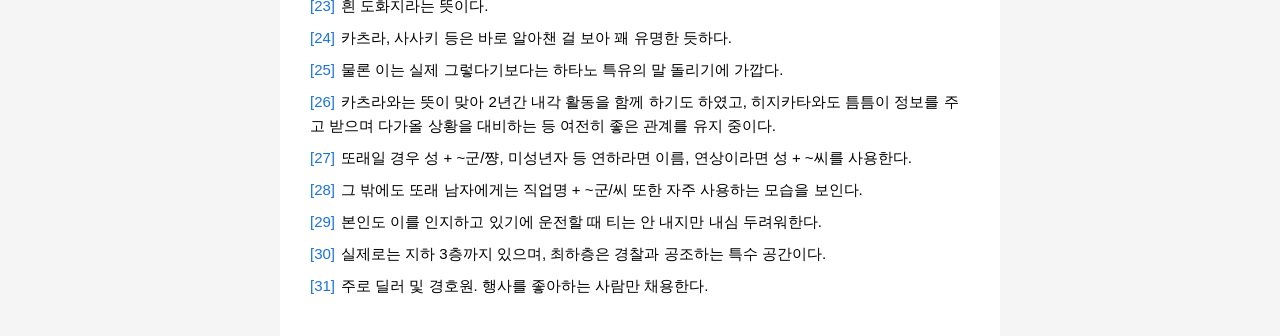
==== commit f65ff450: "07" ====
--- a/index.html
+++ b/index.html
@@ -70,7 +70,7 @@
 <tr>
 
 <td class="navbox-center">
-<a href="#">하타노 에루</a>
+<a href="#"><b>하타노 에루</b></a>
 </td>
 
 <!--"itsuta.html"-->
@@ -103,7 +103,7 @@
 </div>
 
 <div class="char-image">
-<img src="../images/eru2.jpg">
+<img src="../images/eru.jpg">
 </div>
 
 
@@ -295,15 +295,11 @@
             <li>타인을 부르는 호칭에서 나이를 구별할 수 있다.<span class="footnote" data-note="또래일 경우 성 + ~군/쨩, 미성년자 등 연하라면 이름, 연상이라면 성 + ~씨를 사용한다."></span><span class="footnote" data-note="그 밖에도 또래 남자에게는 직업명 + ~군/씨 또한 자주 사용하는 모습을 보인다."></span></li>
         </ul>
     </li>
-    <li>
-        가벼운<span class="cancel_text">?</span> 오타쿠이다.
-        <ul>
-          <li><a href="https://namu.wiki/w/슈퍼%20히어로%20타임?from=니치아사">니치아사</a>의 팬이다.<span class="footnote" data-note="고난과 역경 속에서는 열심히 살아가는 이들과 권선징악의 결말을 좋아한다."></span> 에도에 정착한 후에는 피규어를 수집하는 취미가 생겼다.</li>
-        </ul>
-    </li>
+
     <li>
         <span class="cancel_text">의외로</span> 성실납세자이다. 히지카타에게 대원 n명의 급여는 자기가 주고 있다고 언급할 정도.
     </li>
+
     <li>
         심각한 <b>운전치</b> 속성이 있다.
         <ul>
@@ -311,9 +307,6 @@
             <li>방향치나 긴장해서 얼타는 것이 아니라 <a href="https://namu.wiki/w/난폭운전">무작정 빠른 속도</a>로밖에 못 한다.<span class="footnote" data-note="본인도 이를 인지하고 있기에 운전할 때 티는 안 내지만 내심 두려워한다."></span></li>
         </ul>
     </li>
-    <li>
-        종종 가위바위보를 잘 못한다는 묘사가 등장한다.
-    </li>
 
     <li>
         먼 훗날, 에도 외곽의 거대한 부지를 사서 호텔 사업을 한다. <span class="cancel_text">진짜로 오너가 되었다.</span>
@@ -321,7 +314,7 @@
     <ul>
         <li>지하 2층<span class="footnote" data-note="실제로는 지하 3층까지 있으며, 최하층은 경찰과 공조하는 특수 공간이다."></span>에서 지상 27층 규모의 고급 호텔이다.</li>
         <li>숙박 외에도 온천, 카지노 등이 유명하다.</li>
-        <li>매달 말일마다 카지노 쪽에서 불꽃놀이 이벤트를 진행한다. 이때 카지노 직원들<span class="footnote" data-note="주로 딜러 및 경호원. 행사를 좋아하는 사람만 채용한다."></span>이 나와 인사하는데, 명칭이 '아카이서커스단'이다. 왜 서커스단인지는 관광객들은 이해하지 못하지만 꿋꿋하게 밀고 나간다.</li>
+        <li>매달 말일마다 카지노 쪽에서 불꽃놀이 이벤트를 진행한다. 이때 카지노 직원들<span class="footnote" data-note="주로 딜러 및 경호원. 행사를 좋아하는 사람만 채용한다."></span>이 나와 인사하는데, 명칭이 '아카이서커스단'이다. 왜 서커스단인지 관광객들은 이해하지 못하지만 꿋꿋하게 밀고 나간다.</li>
     </ul>
     <br>
 </ul>
--- a/style.css
+++ b/style.css
@@ -407,9 +407,10 @@
 }
 
 .char-title1 {
-  background: #f9f5e9;
+  background: #555;
   text-align: center;
   padding: 10px;
+  color: #fff6f3;
 }
 
 .char-title2 {
@@ -474,33 +475,11 @@
 
 .info-label1 {
   width: 28%;
-  background: #d2d2d2;
+  background: #555;
   padding: 8px;
-  text-align: center;
-  color: #2d2d2d;
-  display: flex;
-  align-items: center;
-  justify-content: center;
-}
-
-.info-label2 {
-  width: 28%;
-  background: #c8c8c8;
-  padding: 8px;
-  text-align: center;
-  color: #373737;
-  display: flex;
-  align-items: center;
-  justify-content: center;
-}
-
-.info-label3 {
-  width: 28%;
-  background: #FFFEF0;
-  padding: 8px;
-  text-align: center;
-  color: #000;
   font-weight: bold;
+  text-align: center;
+  color: #fff6f3;
   display: flex;
   align-items: center;
   justify-content: center;
@@ -526,6 +505,16 @@
   font-weight: bold;
   padding: 8px;
   background: #bb4052;
+  color: #fff6f3;
+  border-top: 1px solid #b5b5b5;
+}
+
+.info-more1 summary {
+  cursor: pointer;
+  text-align: center;
+  font-weight: bold;
+  padding: 8px;
+  background: #555;
   color: #fff6f3;
   border-top: 1px solid #b5b5b5;
 }
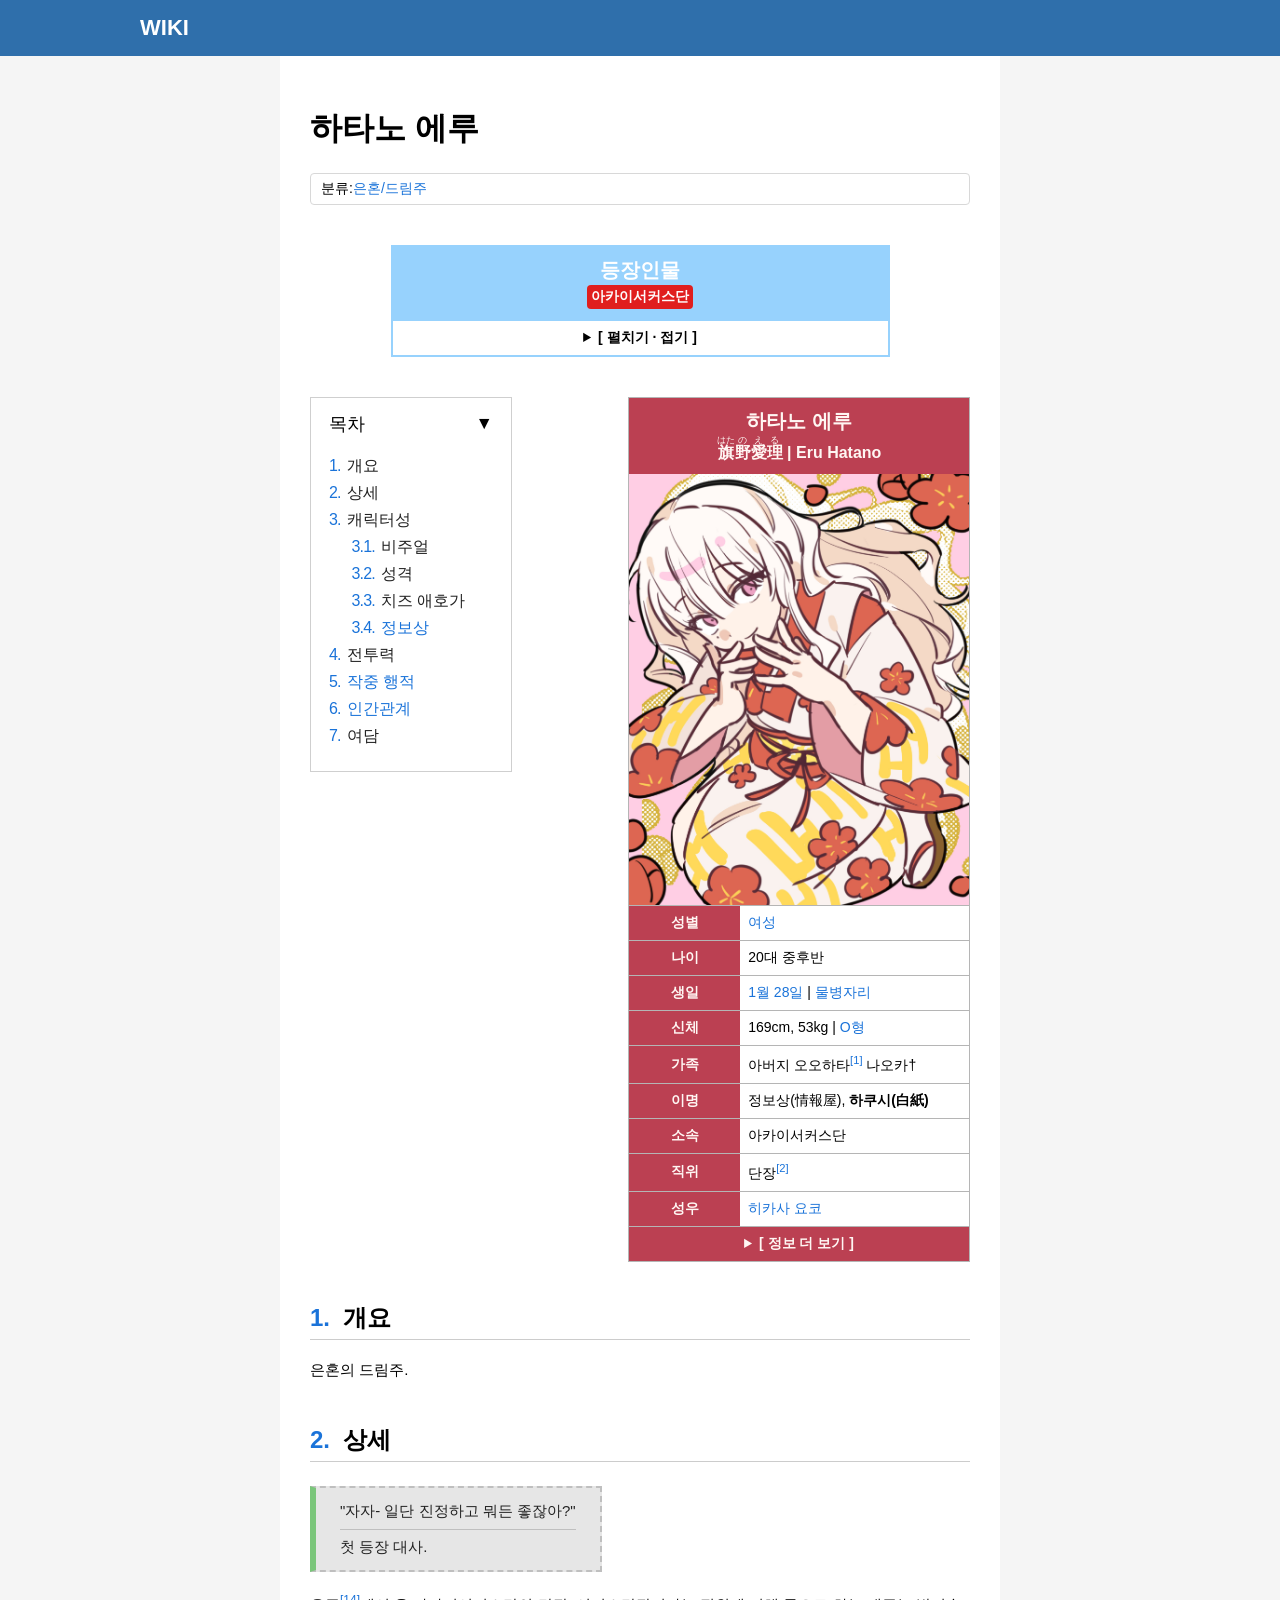
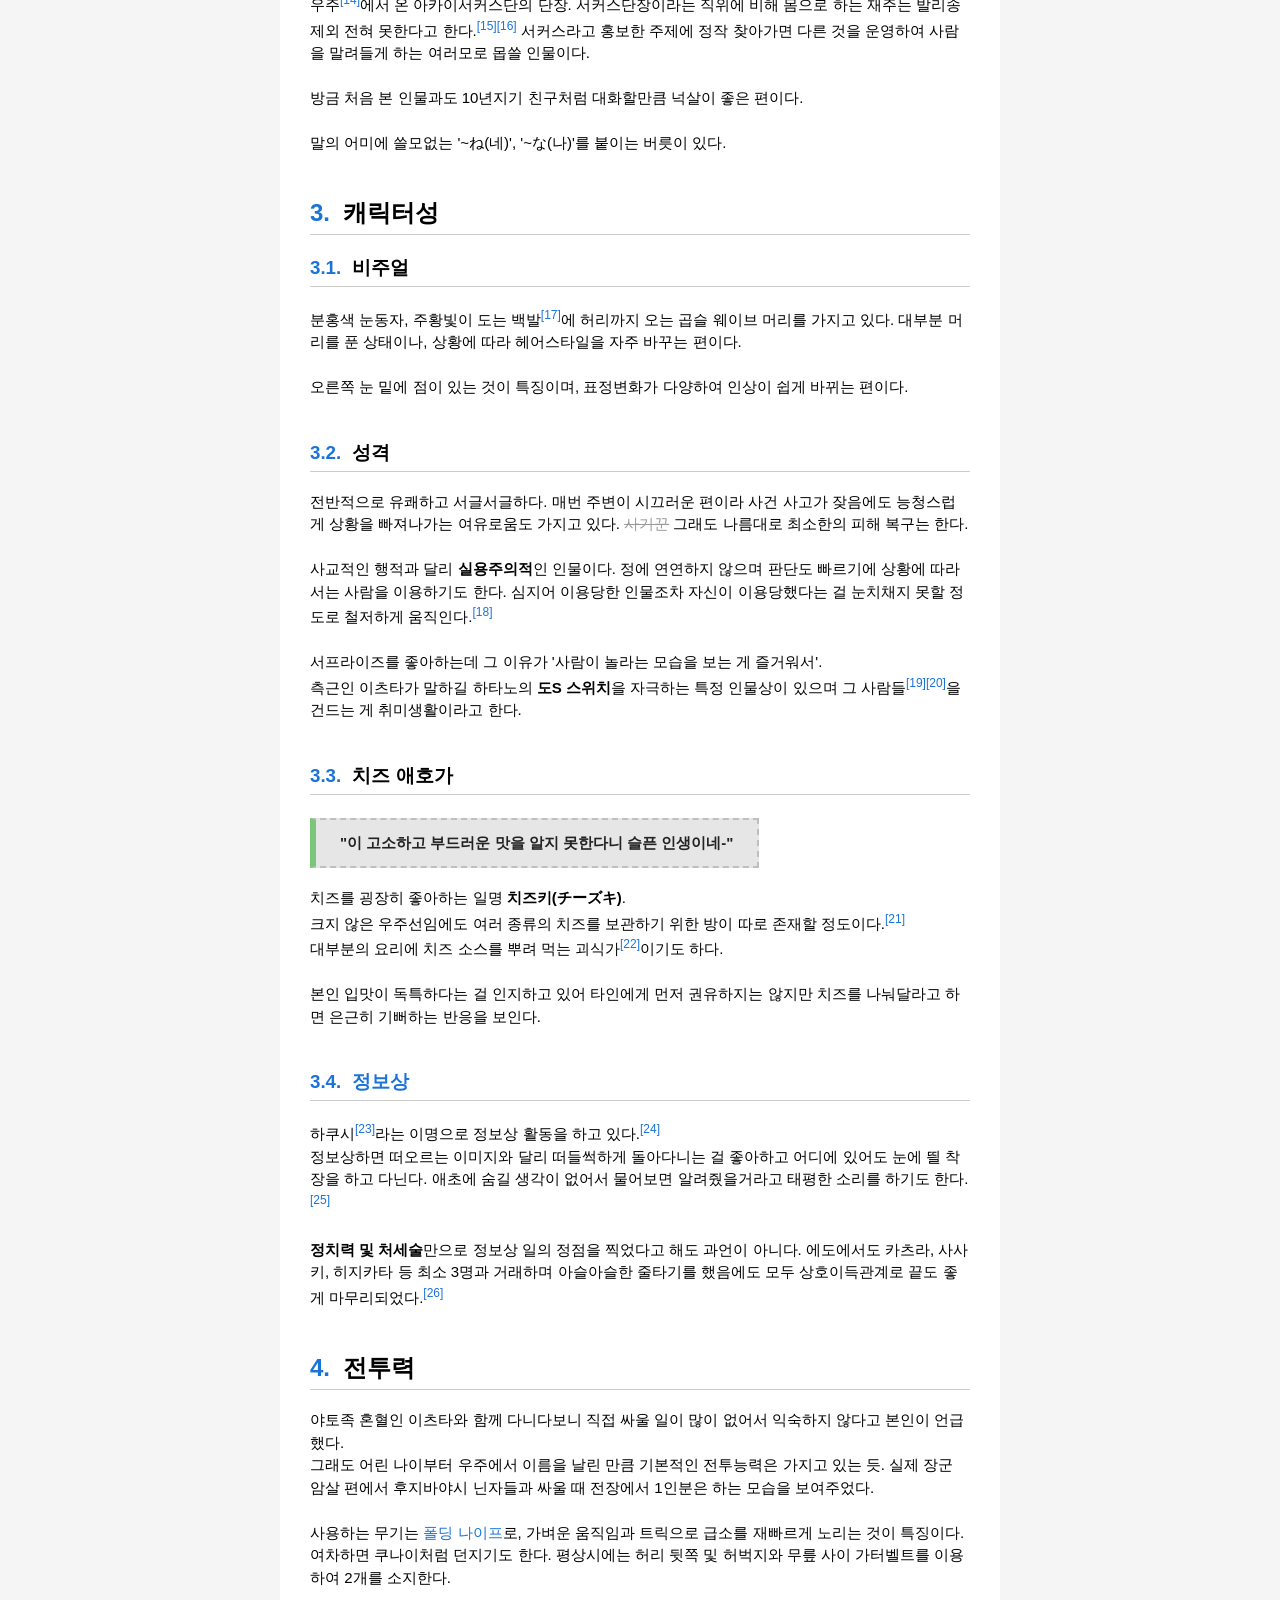
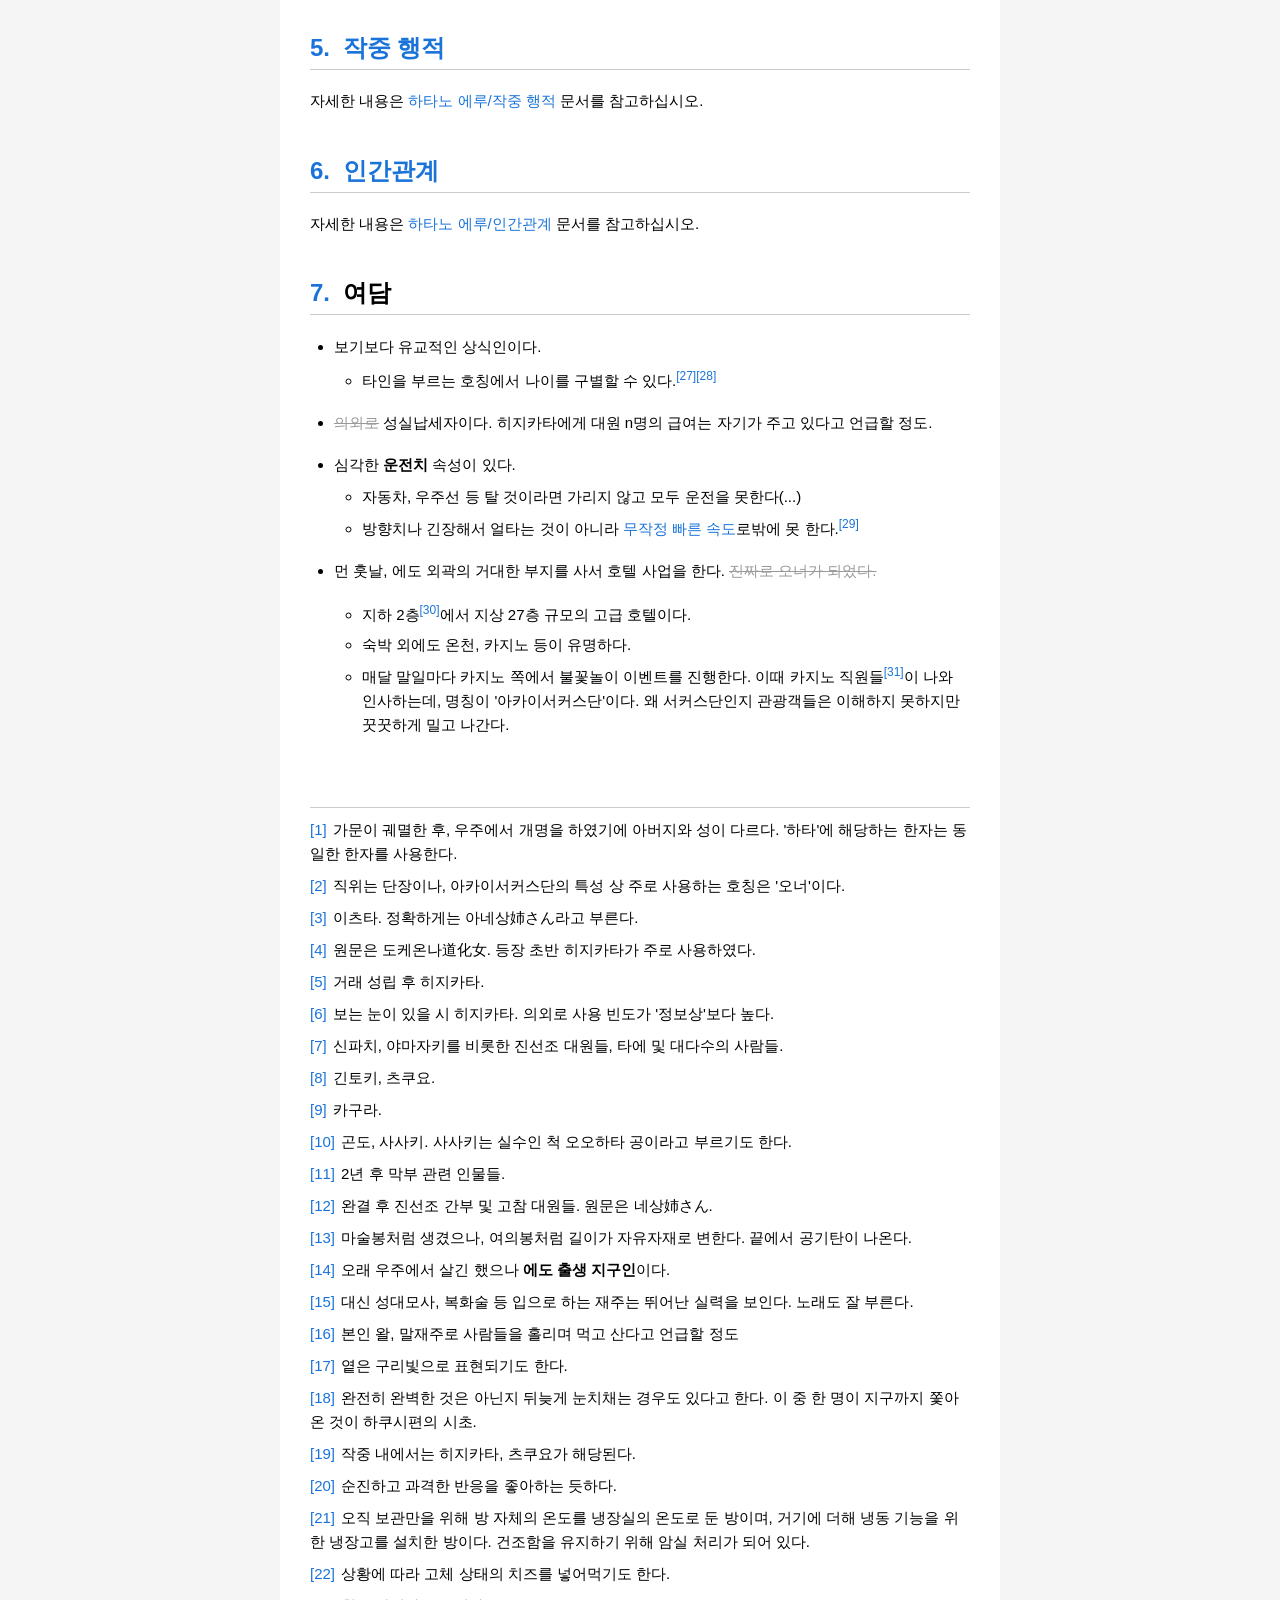
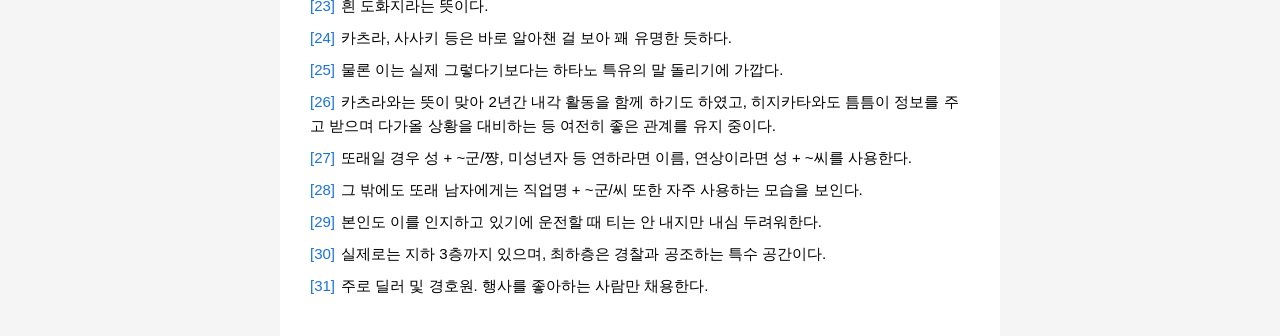
==== commit a293b53d: "08" ====
--- a/index.html
+++ b/index.html
@@ -75,7 +75,7 @@
 
 <!--"itsuta.html"-->
 <td class="navbox-center">
-<a href="itsuta.html">이츠타</a> (<a href="#">이치타</a> · <a href="#">이후타</a>)
+<a href="itsuta.html">이츠타</a> (<a href="#">이치타 · 이후타</a>)
 </td>
 
 </tr>
@@ -167,14 +167,13 @@
     하쿠시<span class="footnote" data-note="긴토키, 츠쿠요."></span>,
     하쿠쨩<span class="footnote" data-note="카구라."></span>,
     하타노 공<span class="footnote" data-note="곤도, 사사키. 사사키는 실수인 척 오오하타 공이라고 부르기도 한다."></span>,
-    에루<span class="footnote" data-note="큐베."></span>,
     에루 아가씨<span class="footnote" data-note="2년 후 막부 관련 인물들."></span>,
     누님<span class="footnote" data-note="완결 후 진선조 간부 및 고참 대원들. 원문은 네상姉さん."></span> </div>
 </div>
 
 <div class="info-row">
 <div class="info-label">주무기</div>
-<div class="info-value">폴딩 나이프</div>
+<div class="info-value">봉<span class="footnote" data-note="마술봉처럼 생겼으나, 여의봉처럼 길이가 자유자재로 변한다. 끝에서 공기탄이 나온다."></span>, 폴딩 나이프</div>
 </div>
 
 <div class="info-row">
--- a/style.css
+++ b/style.css
@@ -479,7 +479,7 @@
   padding: 8px;
   font-weight: bold;
   text-align: center;
-  color: #fff6f3;
+  color: #eee;
   display: flex;
   align-items: center;
   justify-content: center;
@@ -515,7 +515,7 @@
   font-weight: bold;
   padding: 8px;
   background: #555;
-  color: #fff6f3;
+  color: #eee;
   border-top: 1px solid #b5b5b5;
 }
 
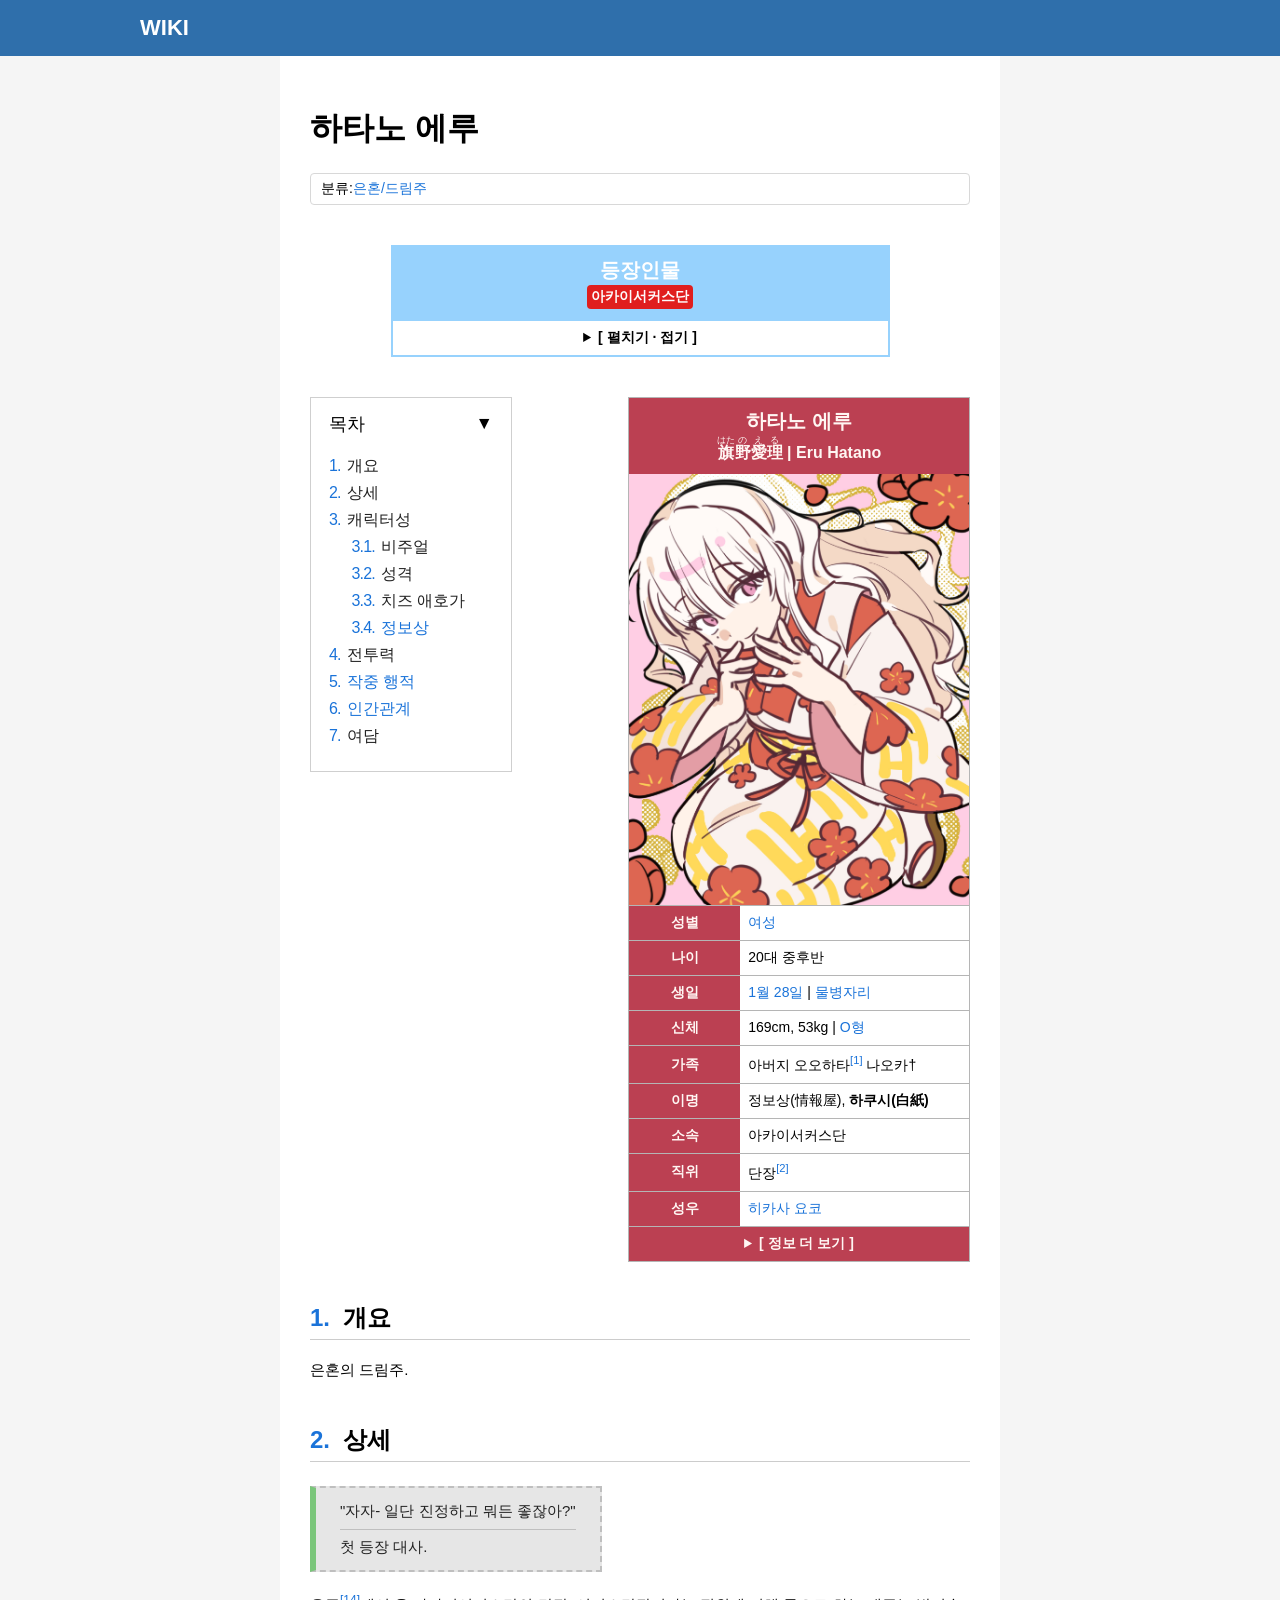
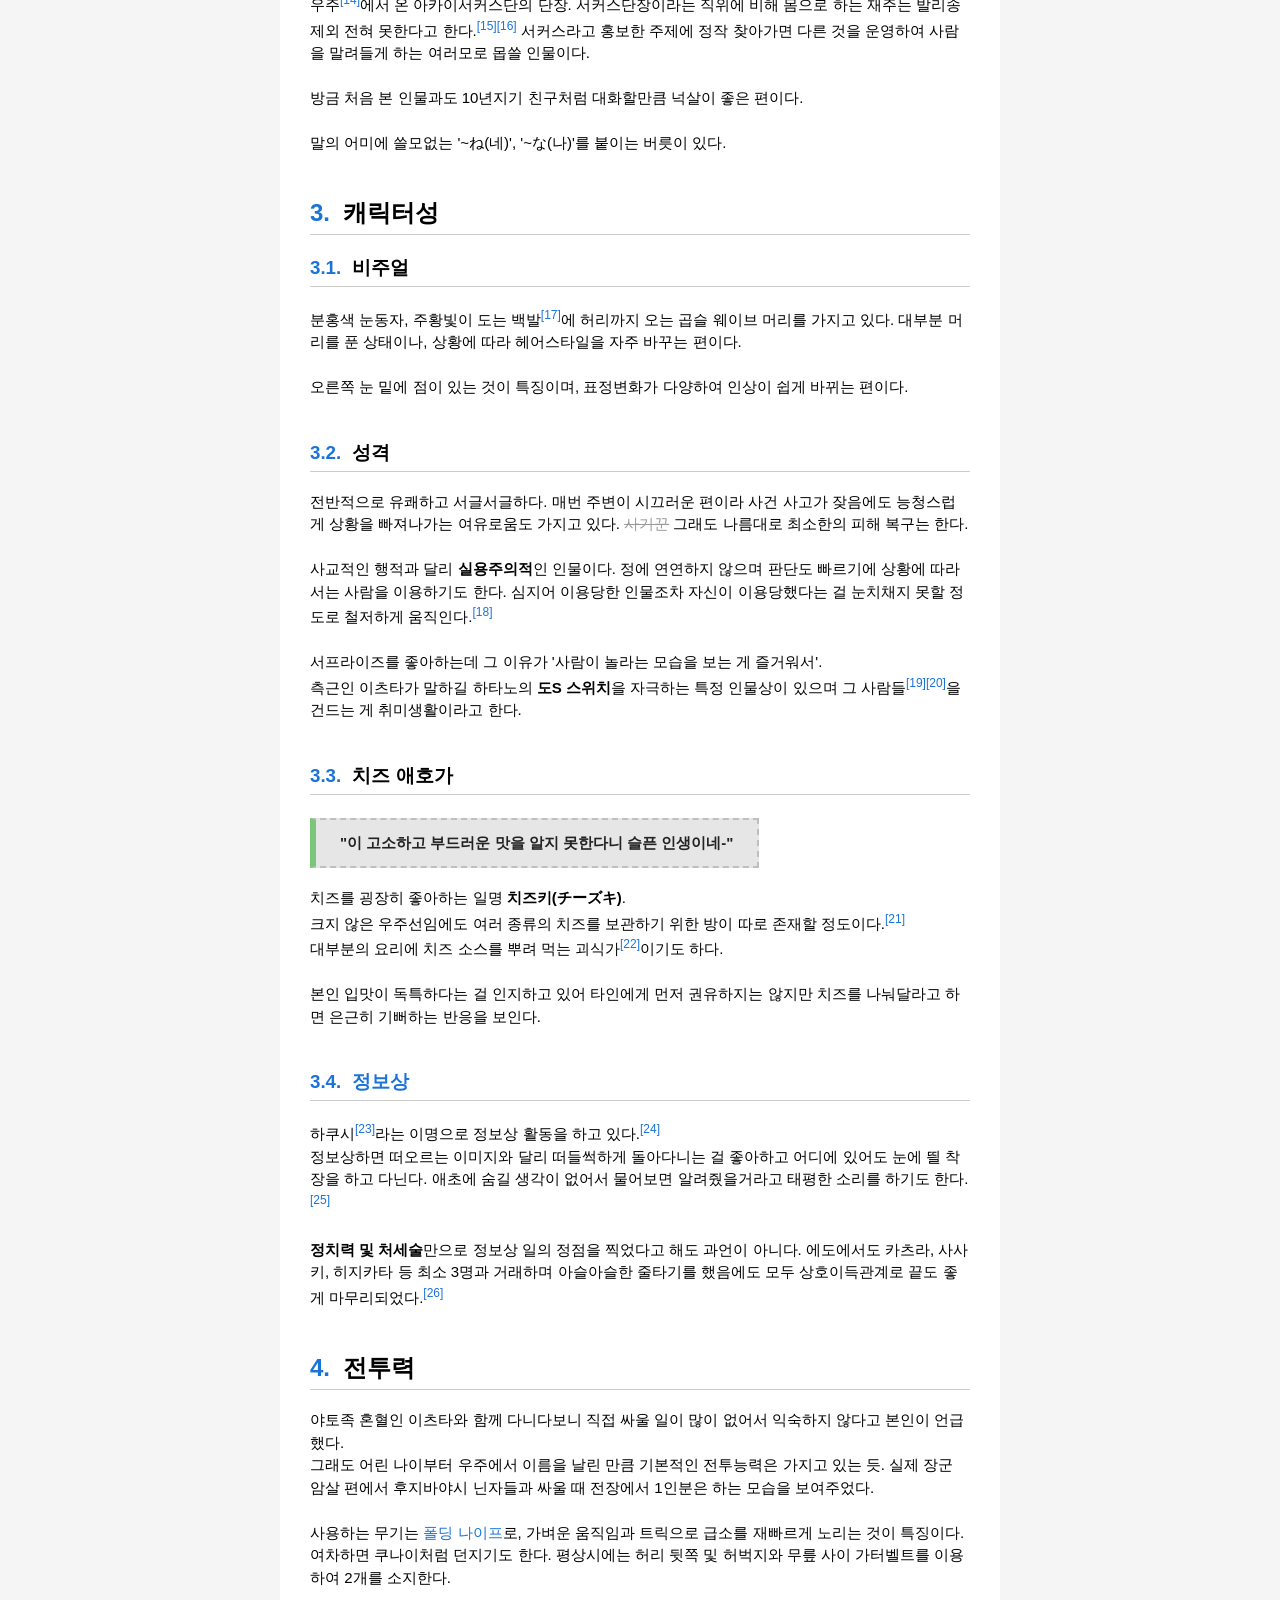
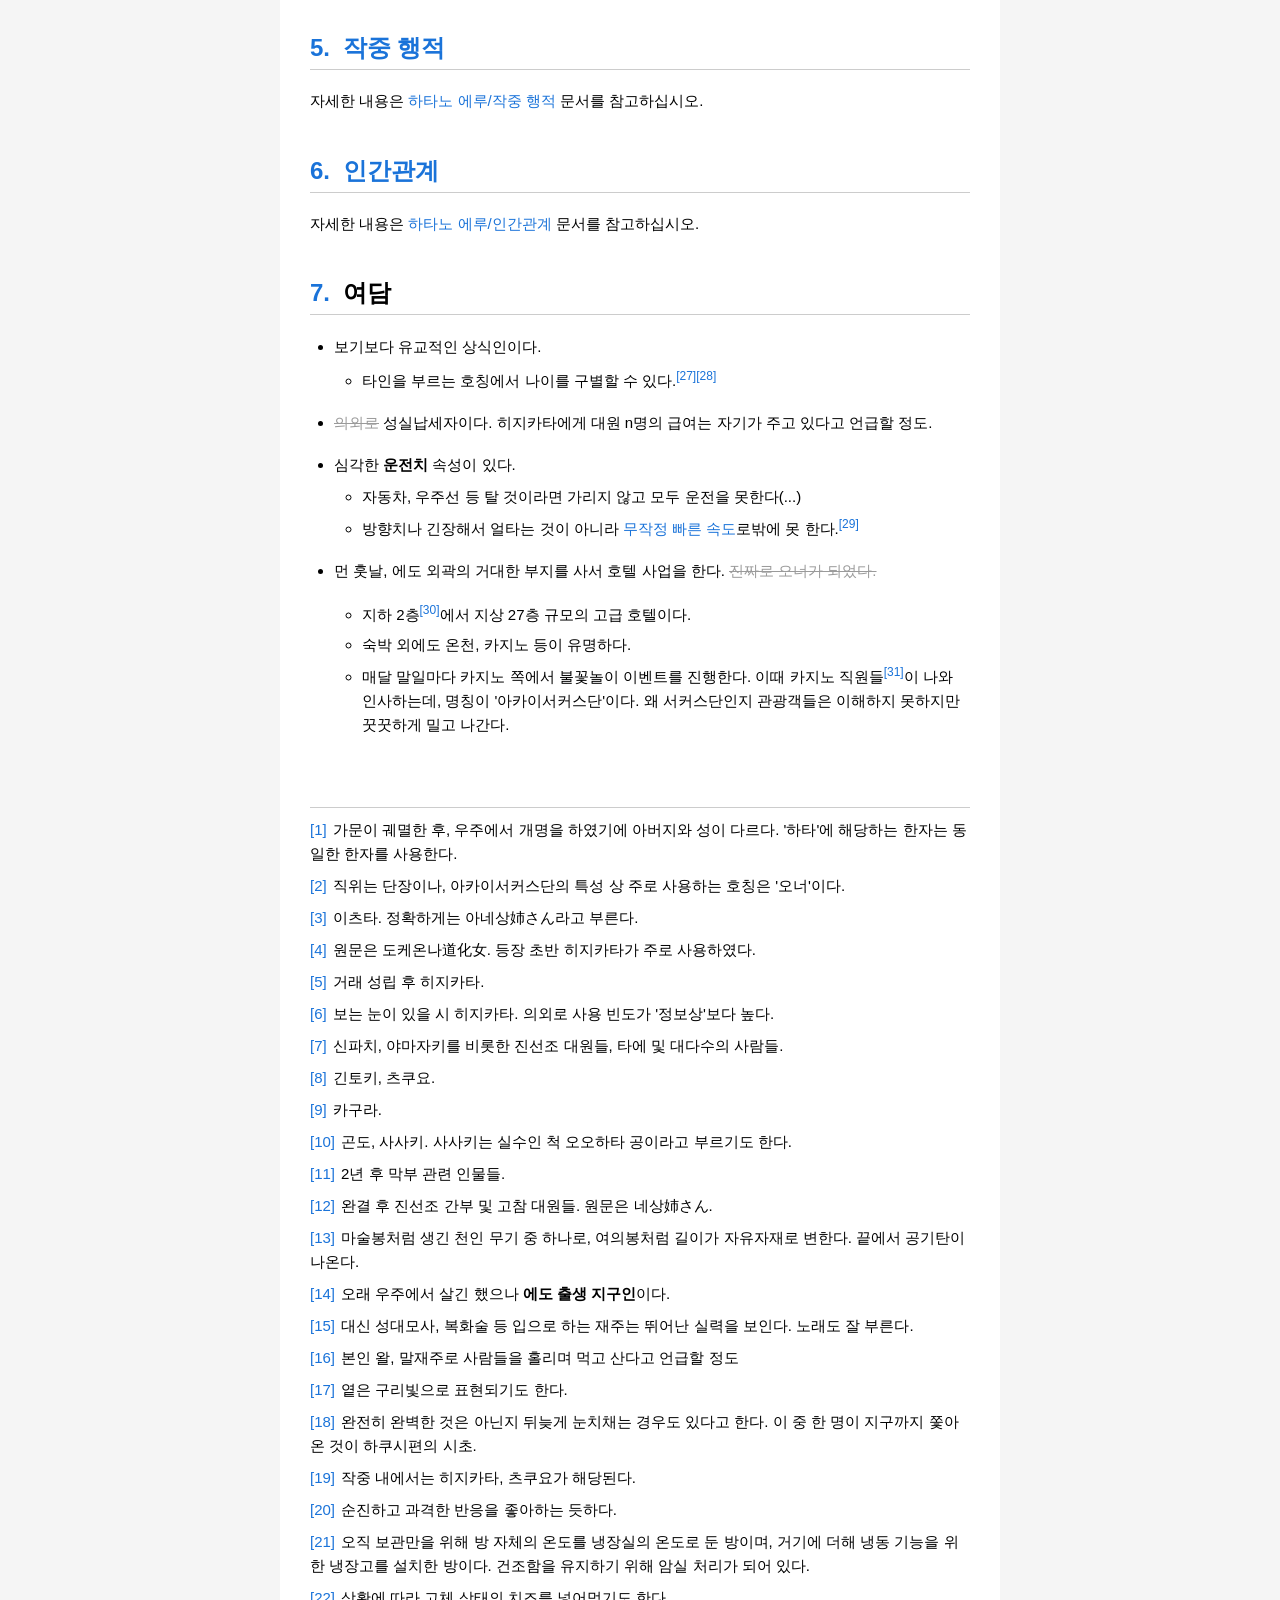
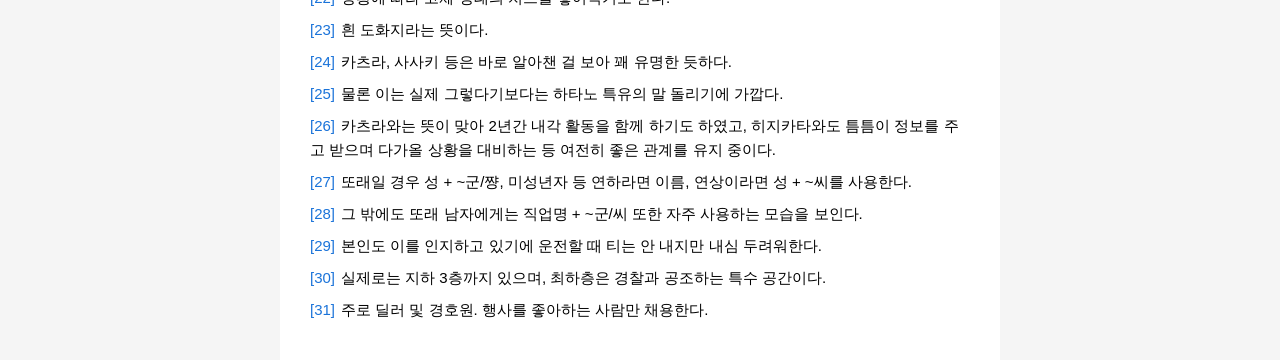
==== commit c2f02594: "08'" ====
--- a/index.html
+++ b/index.html
@@ -173,7 +173,7 @@
 
 <div class="info-row">
 <div class="info-label">주무기</div>
-<div class="info-value">봉<span class="footnote" data-note="마술봉처럼 생겼으나, 여의봉처럼 길이가 자유자재로 변한다. 끝에서 공기탄이 나온다."></span>, 폴딩 나이프</div>
+<div class="info-value">봉<span class="footnote" data-note="마술봉처럼 생긴 천인 무기 중 하나로, 여의봉처럼 길이가 자유자재로 변한다. 끝에서 공기탄이 나온다."></span>, 폴딩 나이프</div>
 </div>
 
 <div class="info-row">
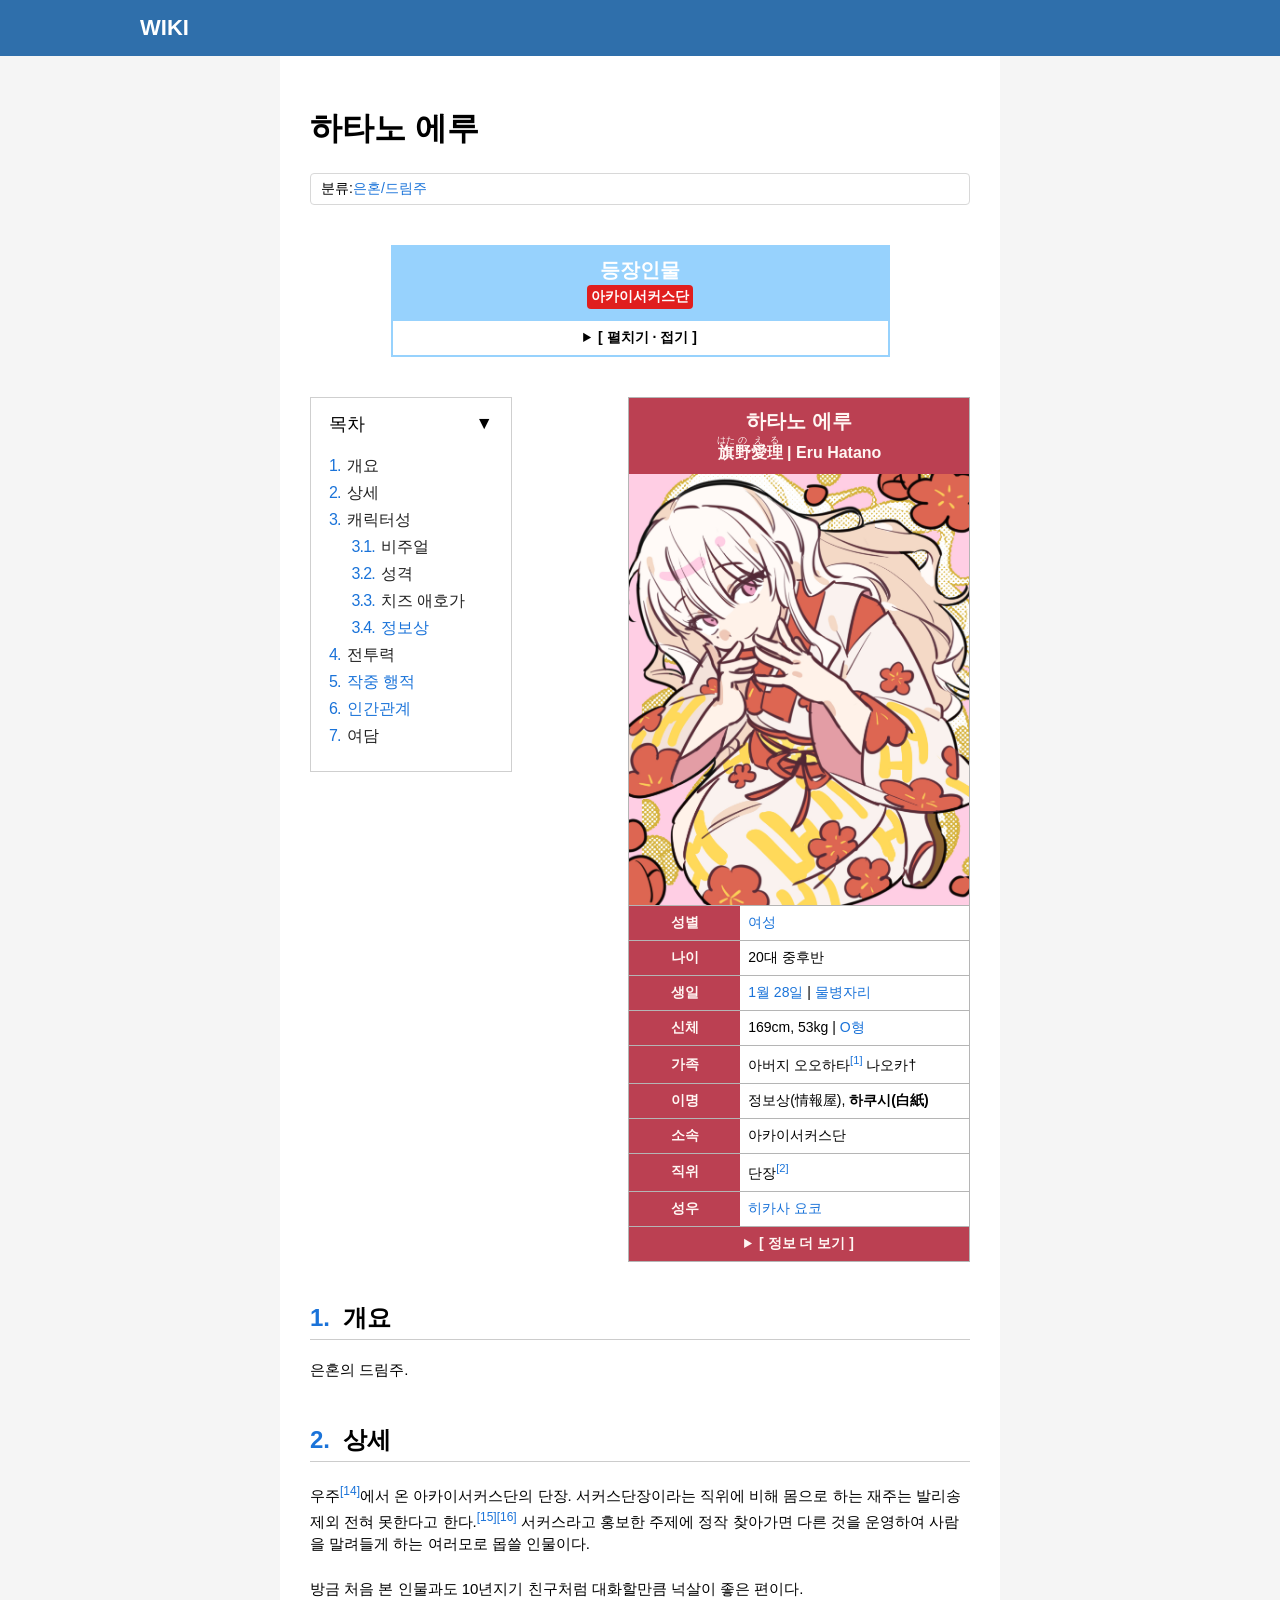
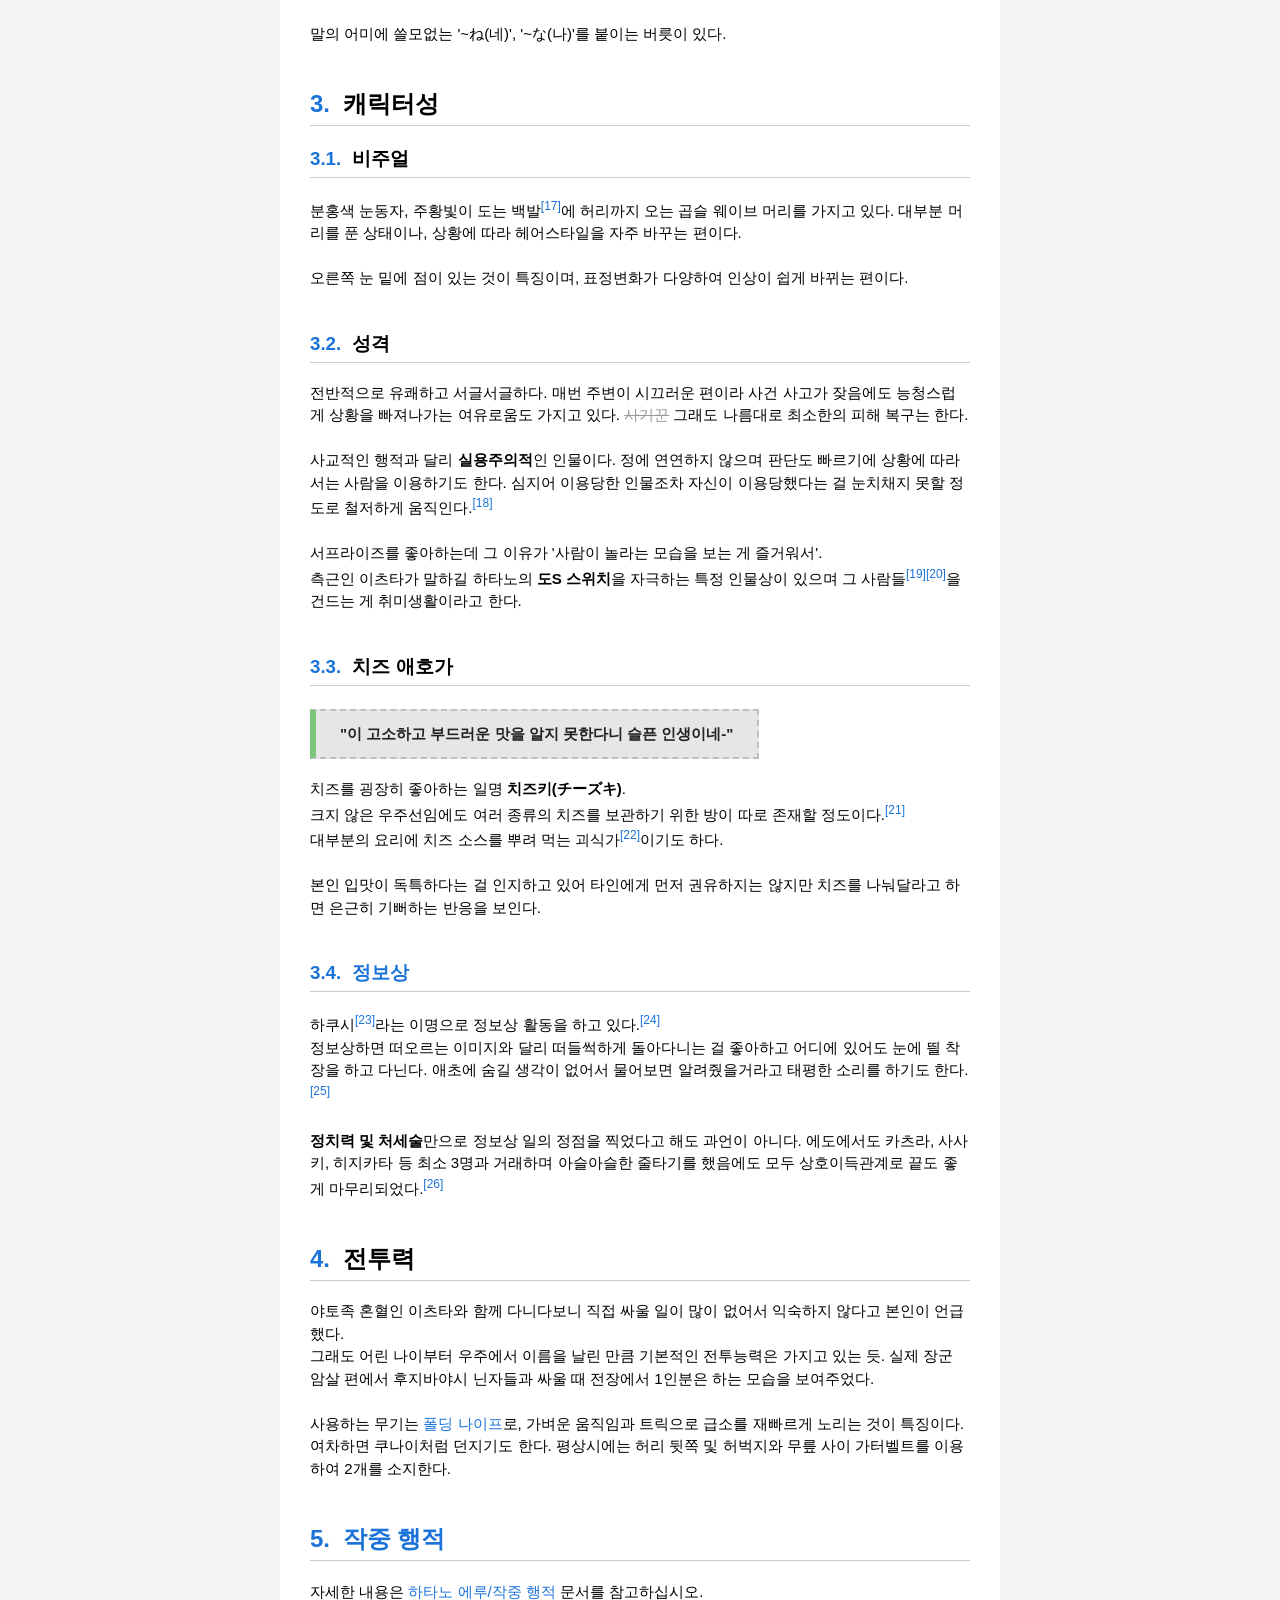
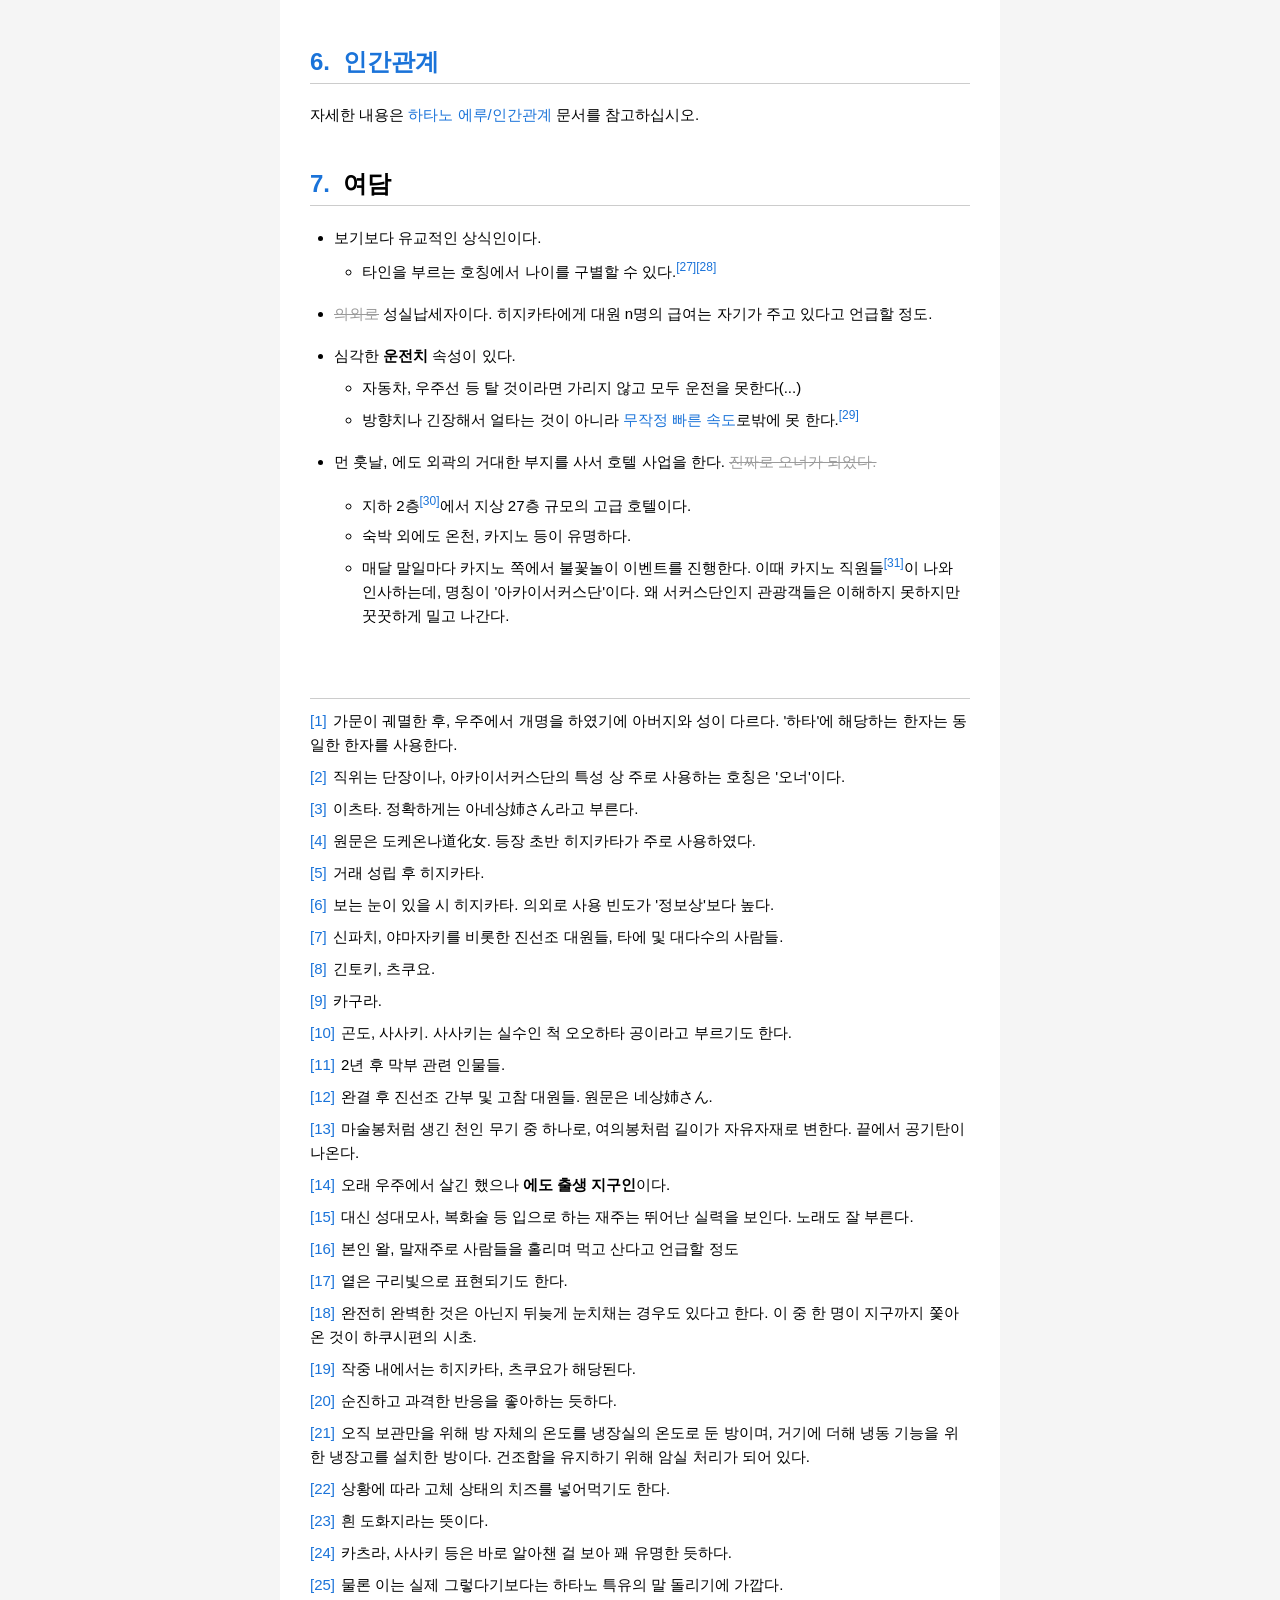
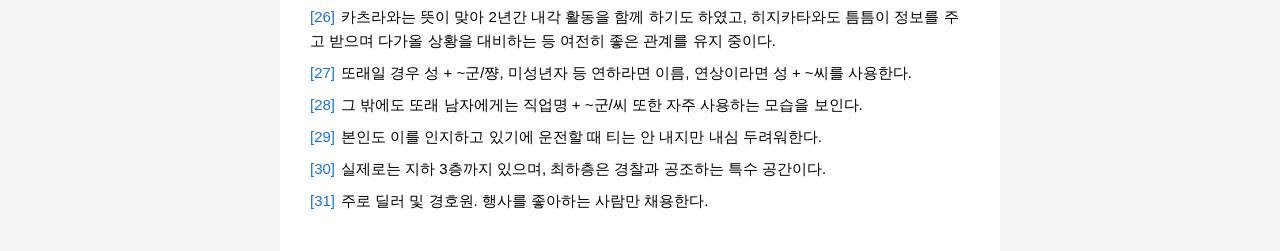
==== commit 0dab7f35: "08''" ====
--- a/index.html
+++ b/index.html
@@ -212,13 +212,13 @@
 
 
 <h2>상세</h2>
-
+<!--
 <div class="quote-box">
   <p>"자자- 일단 진정하고 뭐든 좋잖아?"</p>
   <hr class="quote-divider">
   <p>첫 등장 대사.</p>
 </div>
-
+-->
 <p>
 우주<span class="footnote" data-note="오래 우주에서 살긴 했으나 <b>에도 출생 지구인</b>이다."></span>에서 온 아카이서커스단의 단장.
 서커스단장이라는 직위에 비해 몸으로 하는 재주는 발리송 제외 전혀 못한다고 한다.<span class="footnote" data-note="대신 성대모사, 복화술 등 입으로 하는 재주는 뛰어난 실력을 보인다. 노래도 잘 부른다."></span><span class="footnote" data-note="본인 왈, 말재주로 사람들을 홀리며 먹고 산다고 언급할 정도"></span> 
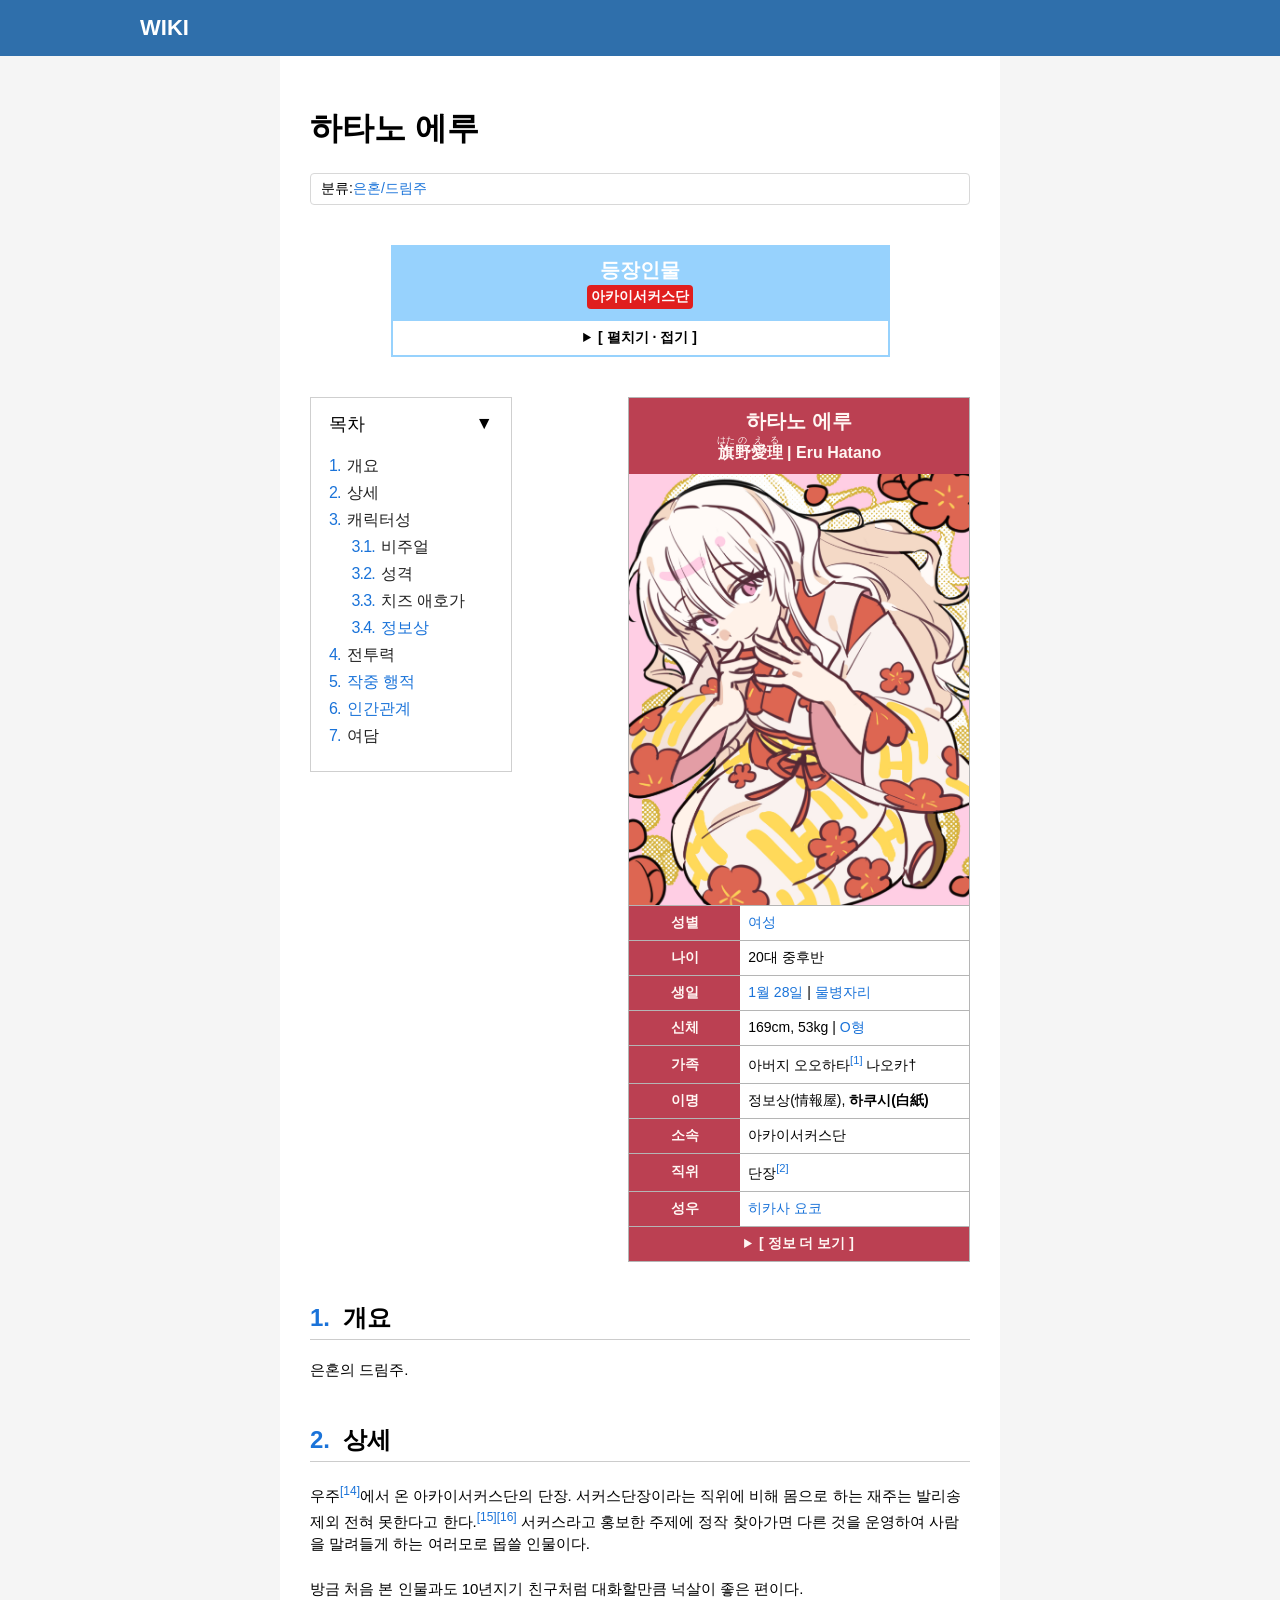
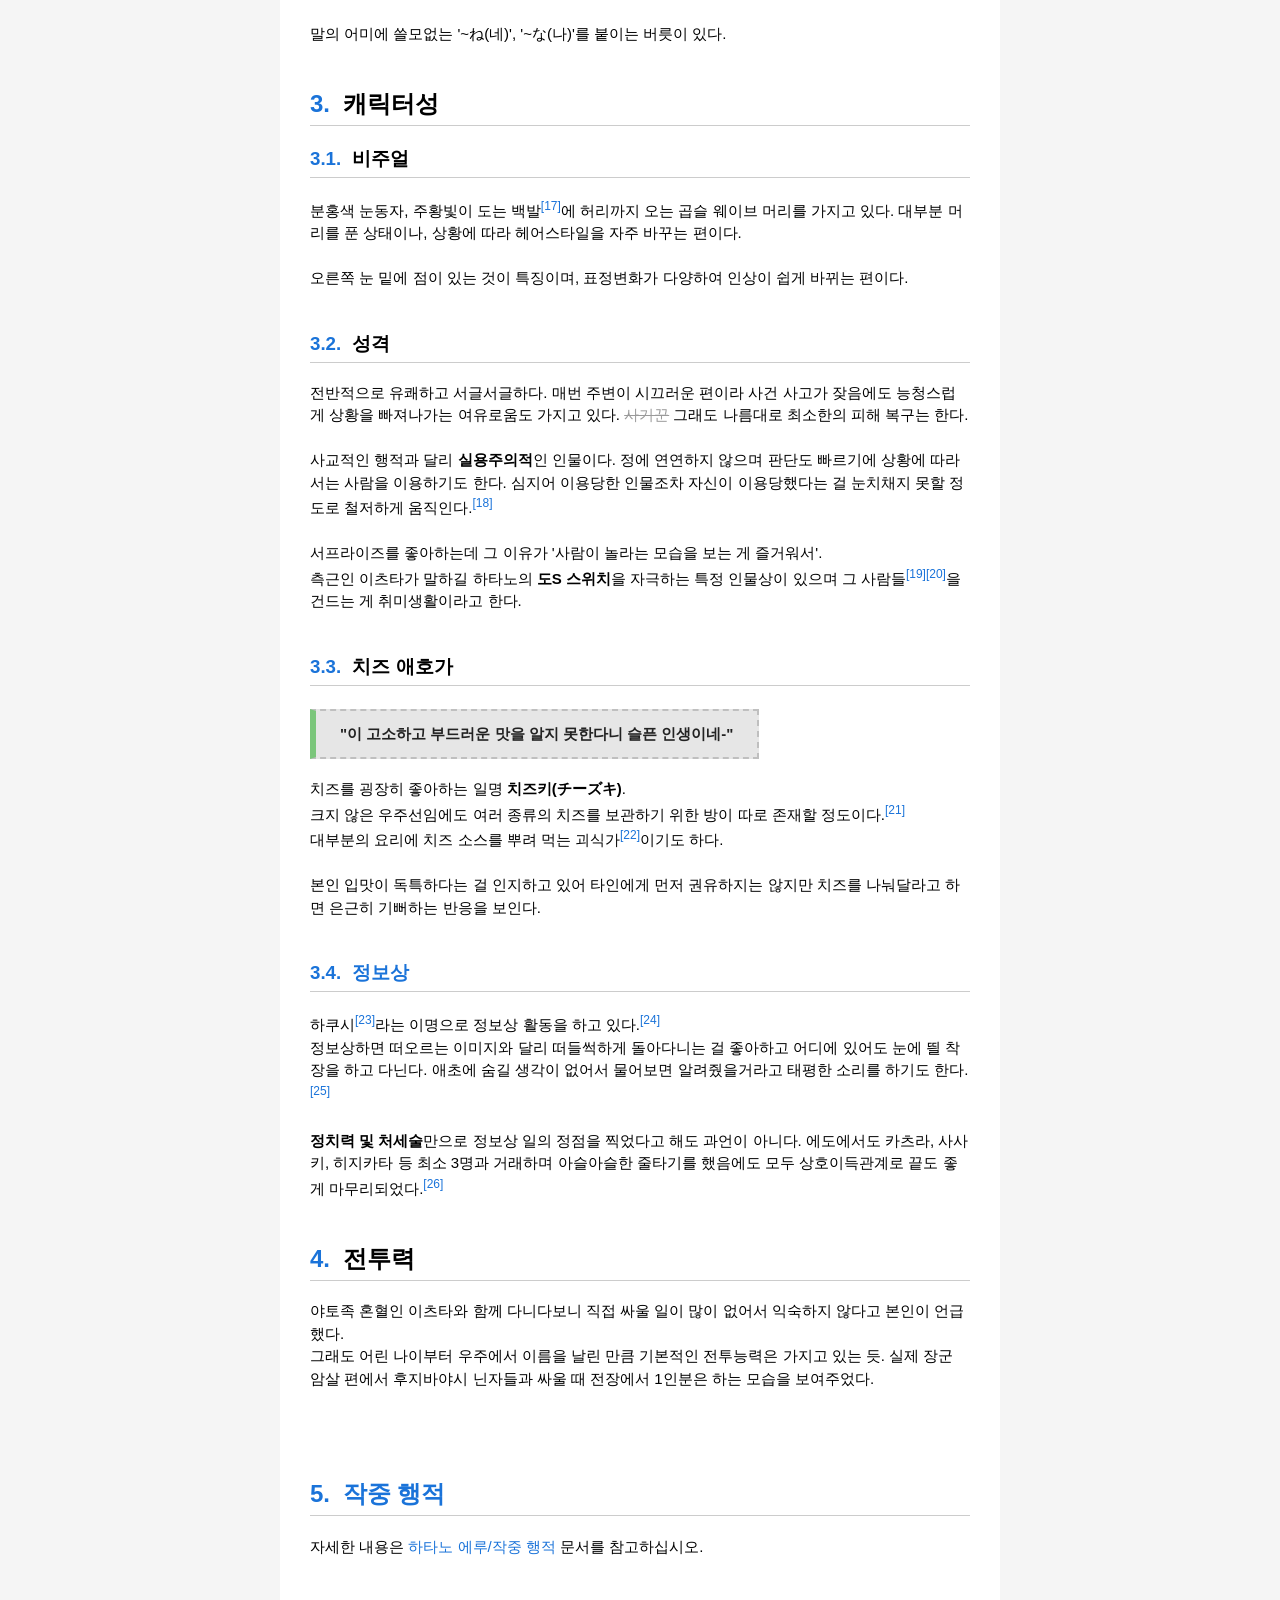
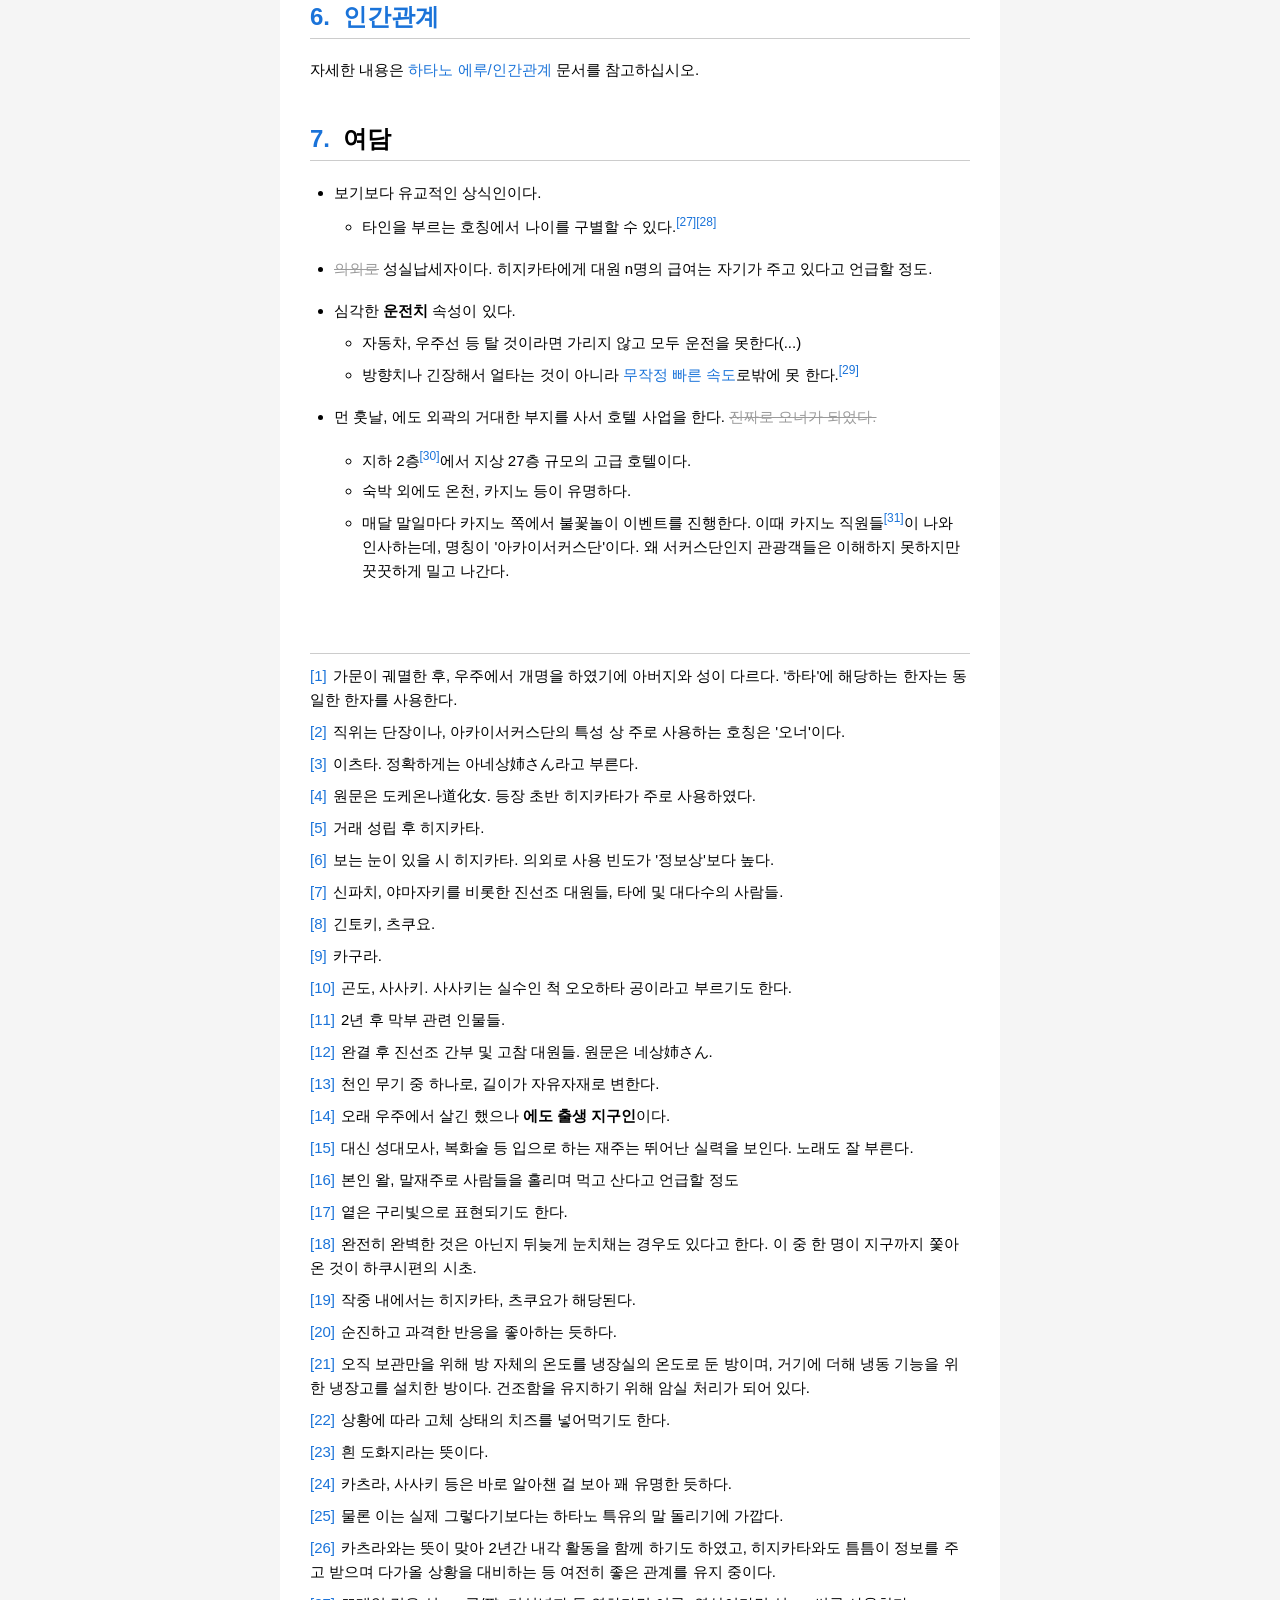
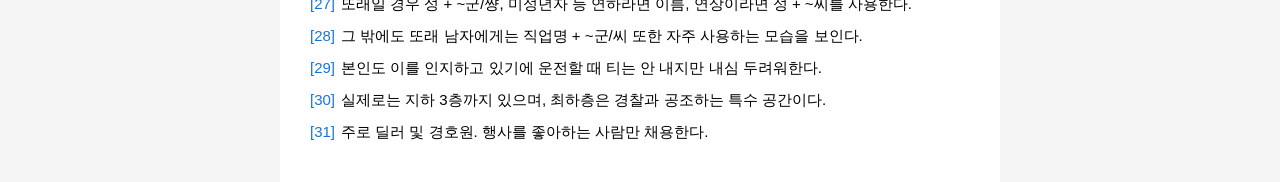
==== commit 56d78de5: "08'''" ====
--- a/index.html
+++ b/index.html
@@ -173,7 +173,7 @@
 
 <div class="info-row">
 <div class="info-label">주무기</div>
-<div class="info-value">봉<span class="footnote" data-note="마술봉처럼 생긴 천인 무기 중 하나로, 여의봉처럼 길이가 자유자재로 변한다. 끝에서 공기탄이 나온다."></span>, 폴딩 나이프</div>
+<div class="info-value">봉<span class="footnote" data-note="천인 무기 중 하나로, 길이가 자유자재로 변한다. <span class="cancel_text">여의봉 표절</span> 끝에서 공기탄이 나온다."></span>, 폴딩 나이프</div>
 </div>
 
 <div class="info-row">
@@ -266,7 +266,6 @@
 <p>
 야토족 혼혈인 이츠타와 함께 다니다보니 직접 싸울 일이 많이 없어서 익숙하지 않다고 본인이 언급했다.<br>
 그래도 어린 나이부터 우주에서 이름을 날린 만큼 기본적인 전투능력은 가지고 있는 듯. 실제 장군 암살 편에서 후지바야시 닌자들과 싸울 때 전장에서 1인분은 하는 모습을 보여주었다.<br><br>
-사용하는 무기는 <a href="https://namu.wiki/w/폴딩%20나이프">폴딩 나이프</a>로, 가벼운 움직임과 트릭으로 급소를 재빠르게 노리는 것이 특징이다. 여차하면 쿠나이처럼 던지기도 한다. 평상시에는 허리 뒷쪽 및 허벅지와 무릎 사이 가터벨트를 이용하여 2개를 소지한다.
 <br><br>
 </p>
 
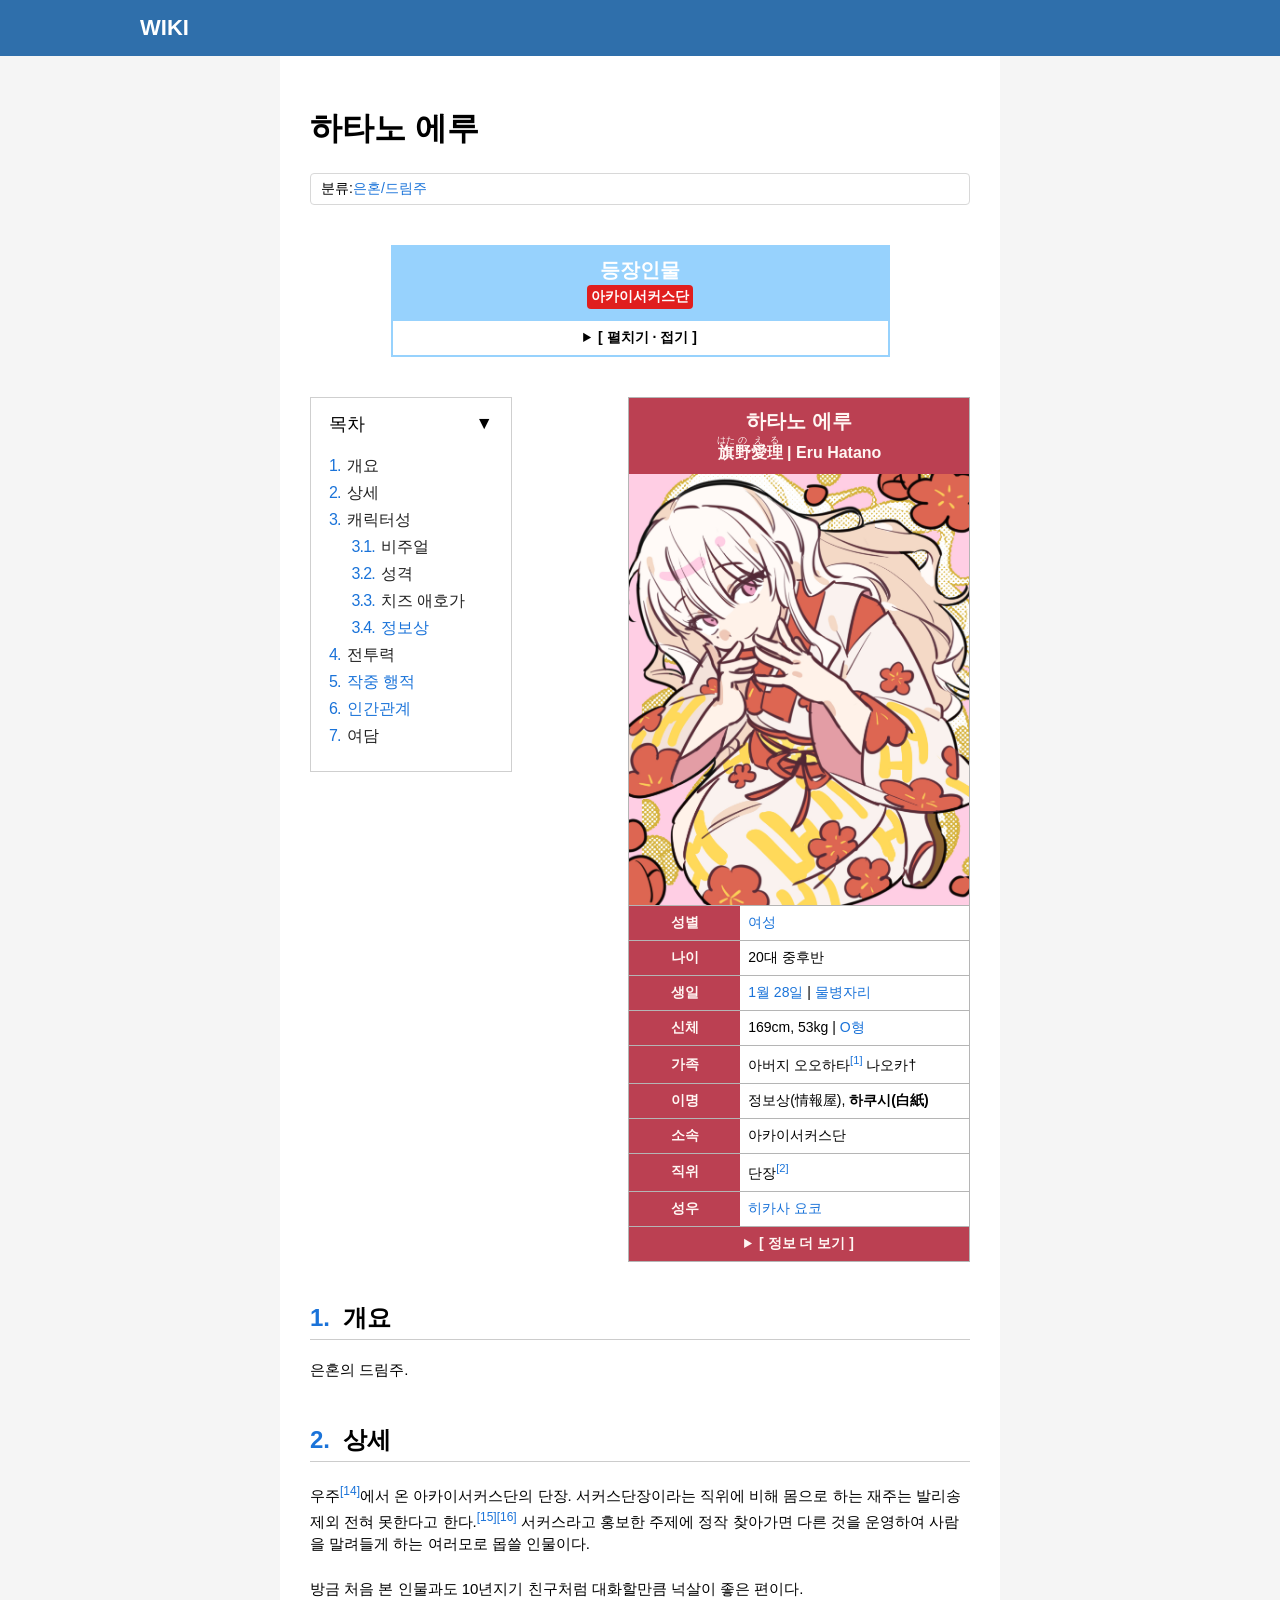
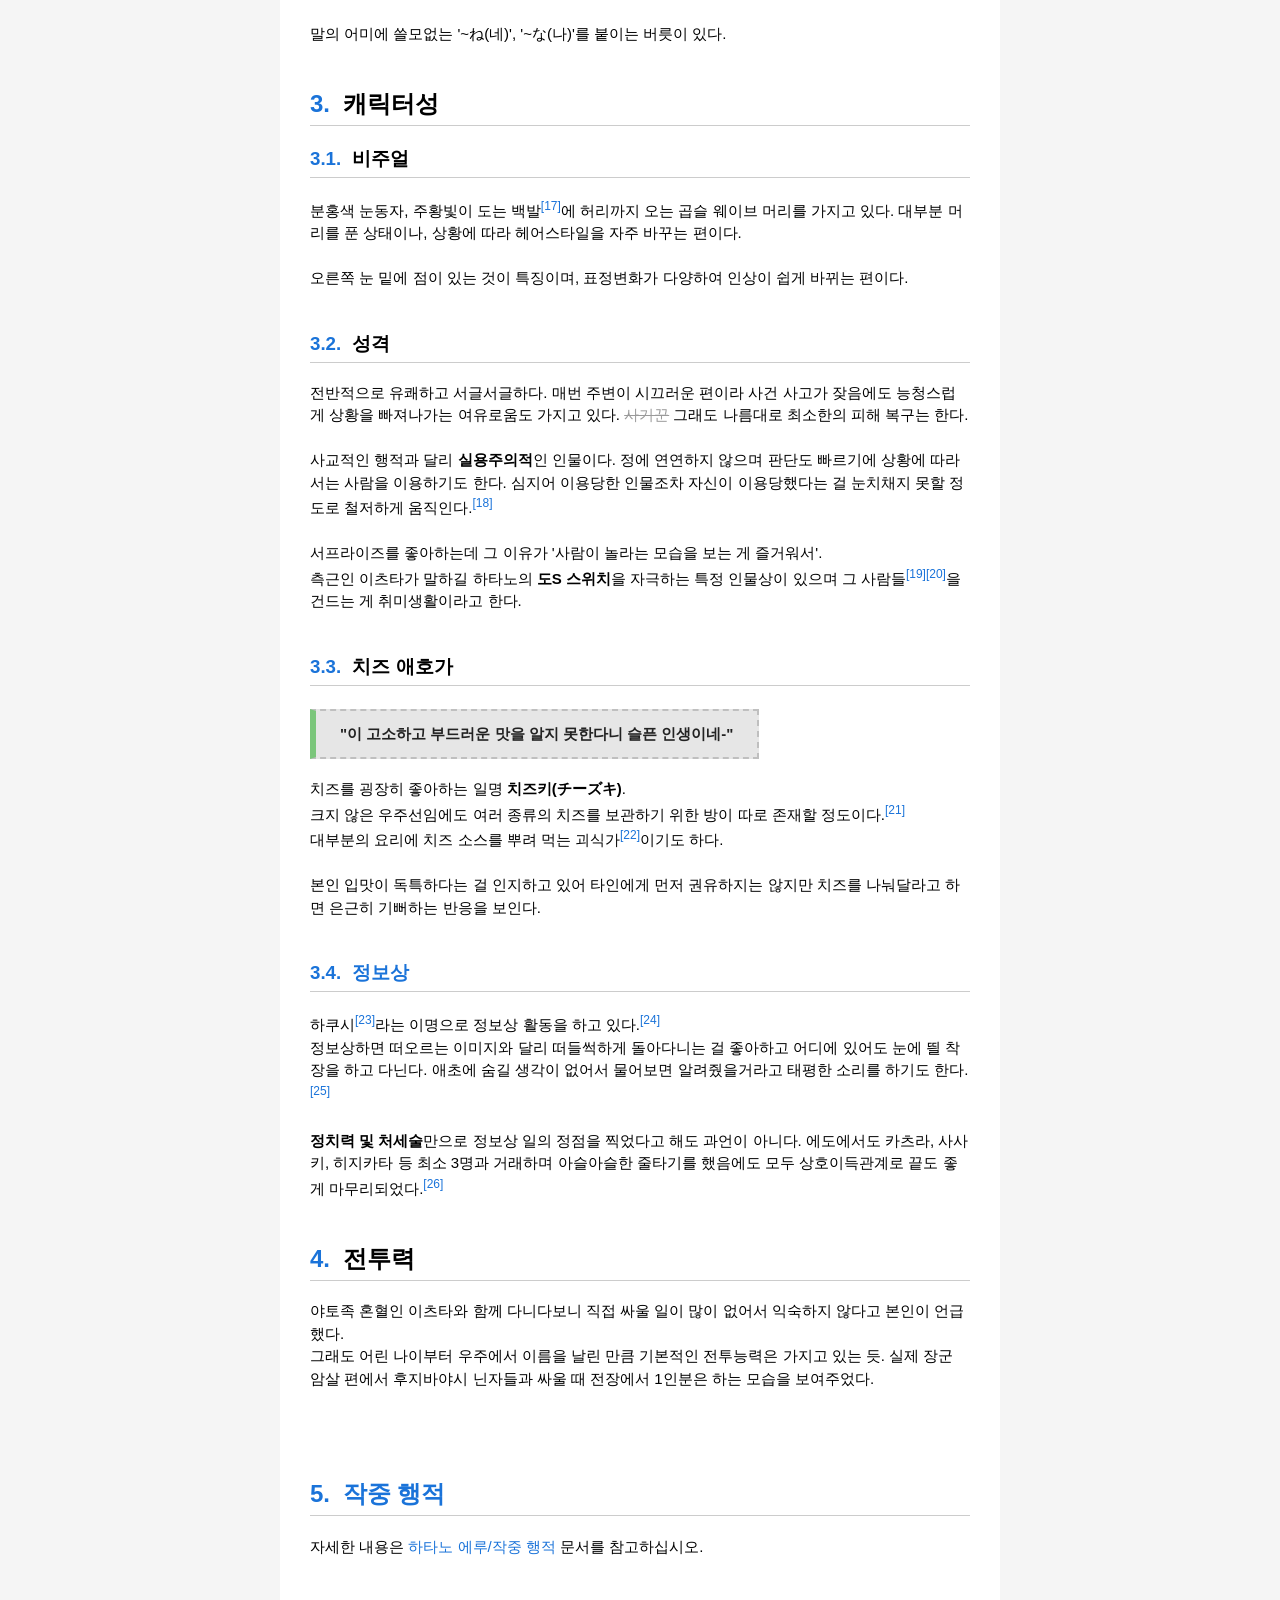
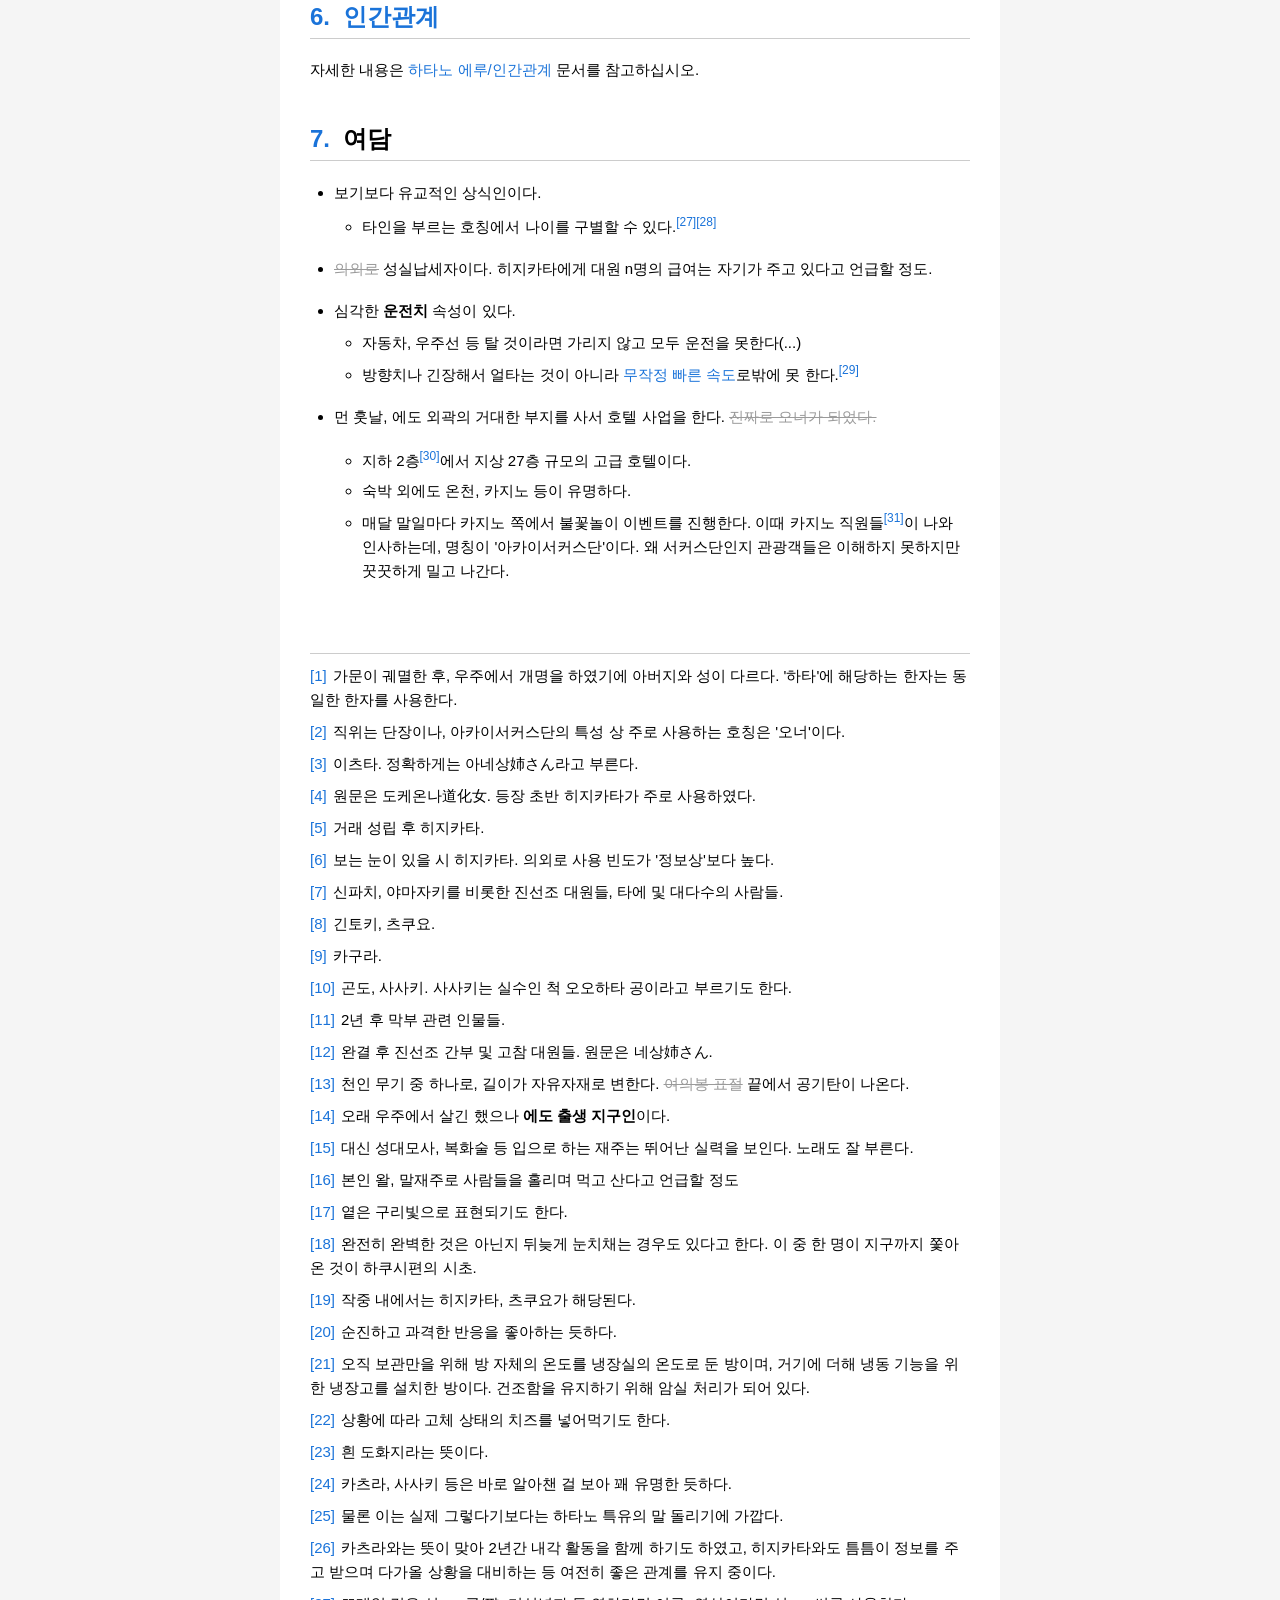
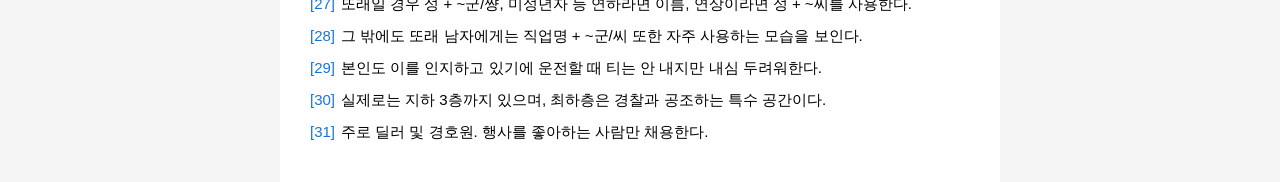
==== commit 0c70d347: "09" ====
--- a/index.html
+++ b/index.html
@@ -173,7 +173,7 @@
 
 <div class="info-row">
 <div class="info-label">주무기</div>
-<div class="info-value">봉<span class="footnote" data-note="천인 무기 중 하나로, 길이가 자유자재로 변한다. <span class="cancel_text">여의봉 표절</span> 끝에서 공기탄이 나온다."></span>, 폴딩 나이프</div>
+<div class="info-value">봉<span class="footnote" data-note="천인 무기 중 하나로, 길이가 자유자재로 변한다. <span class='cancel_text'>여의봉 표절</span> 끝에서 공기탄이 나온다."></span>, 폴딩 나이프</div>
 </div>
 
 <div class="info-row">
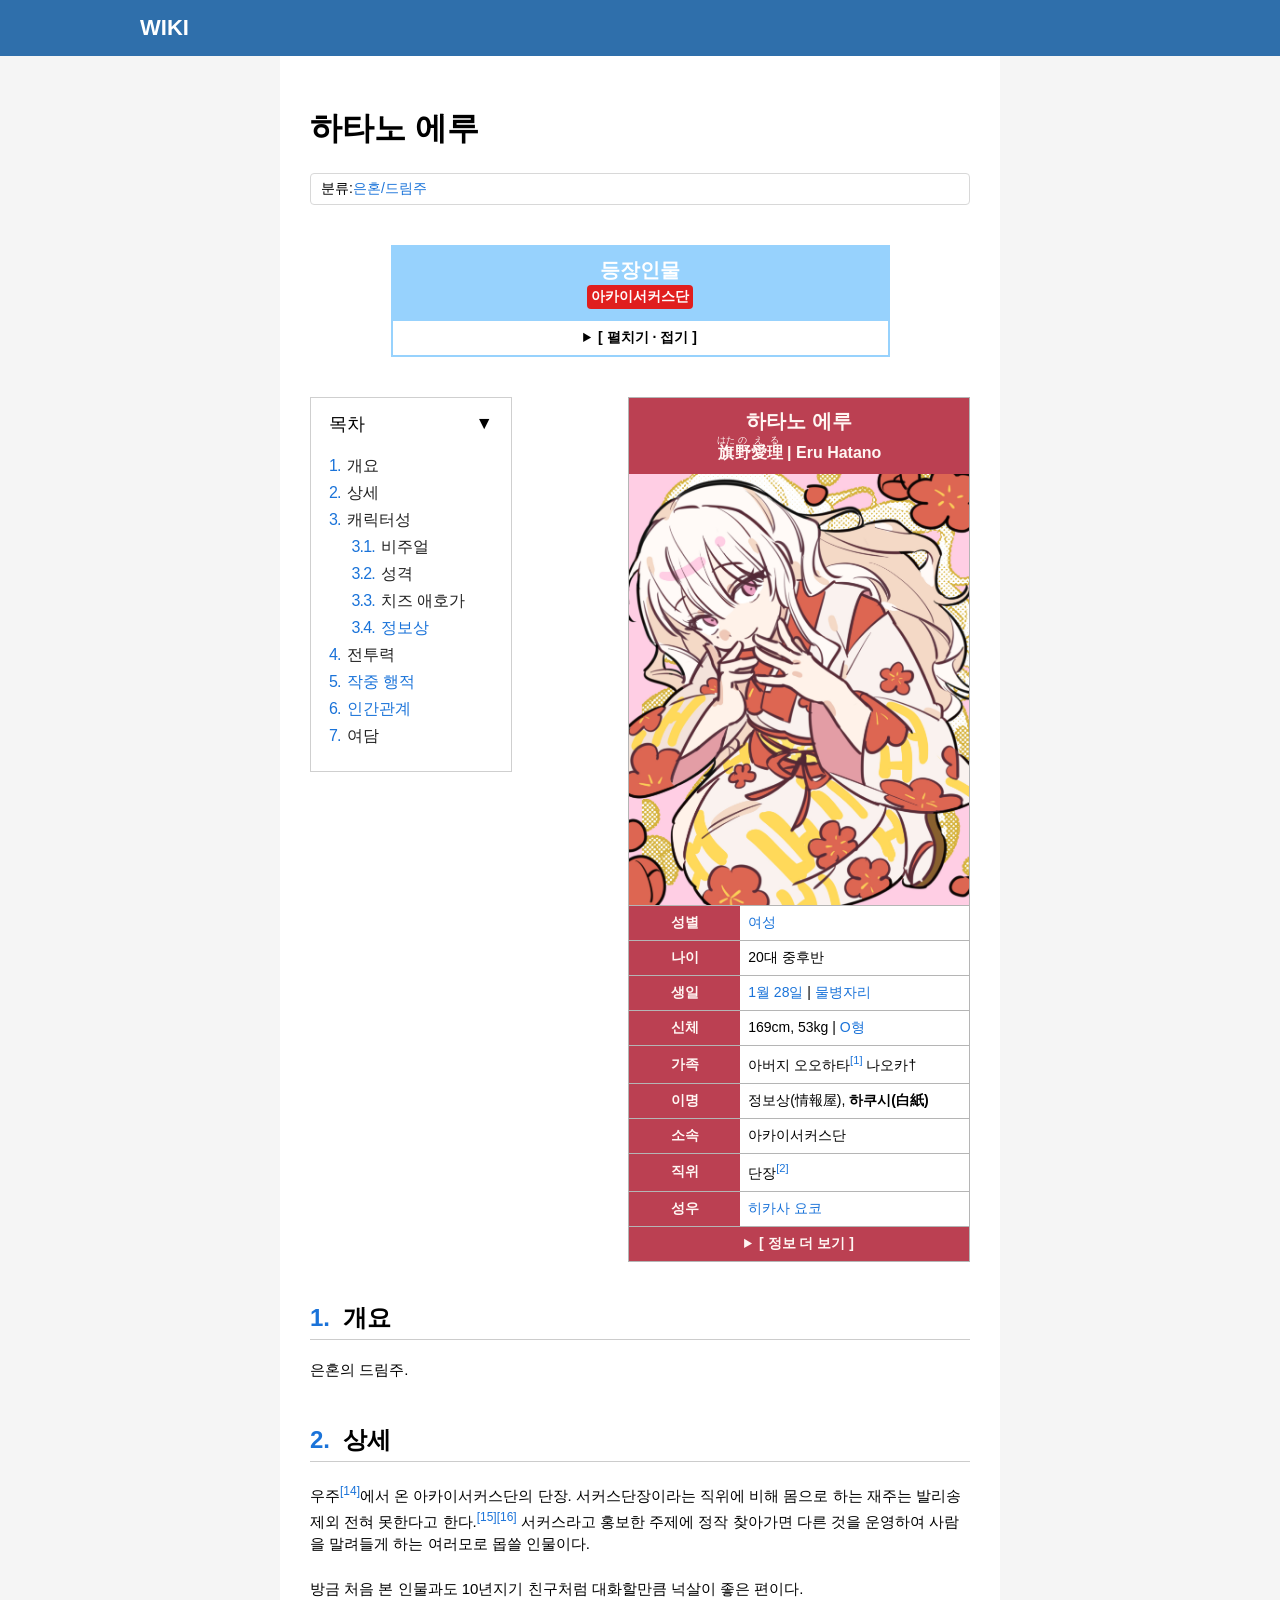
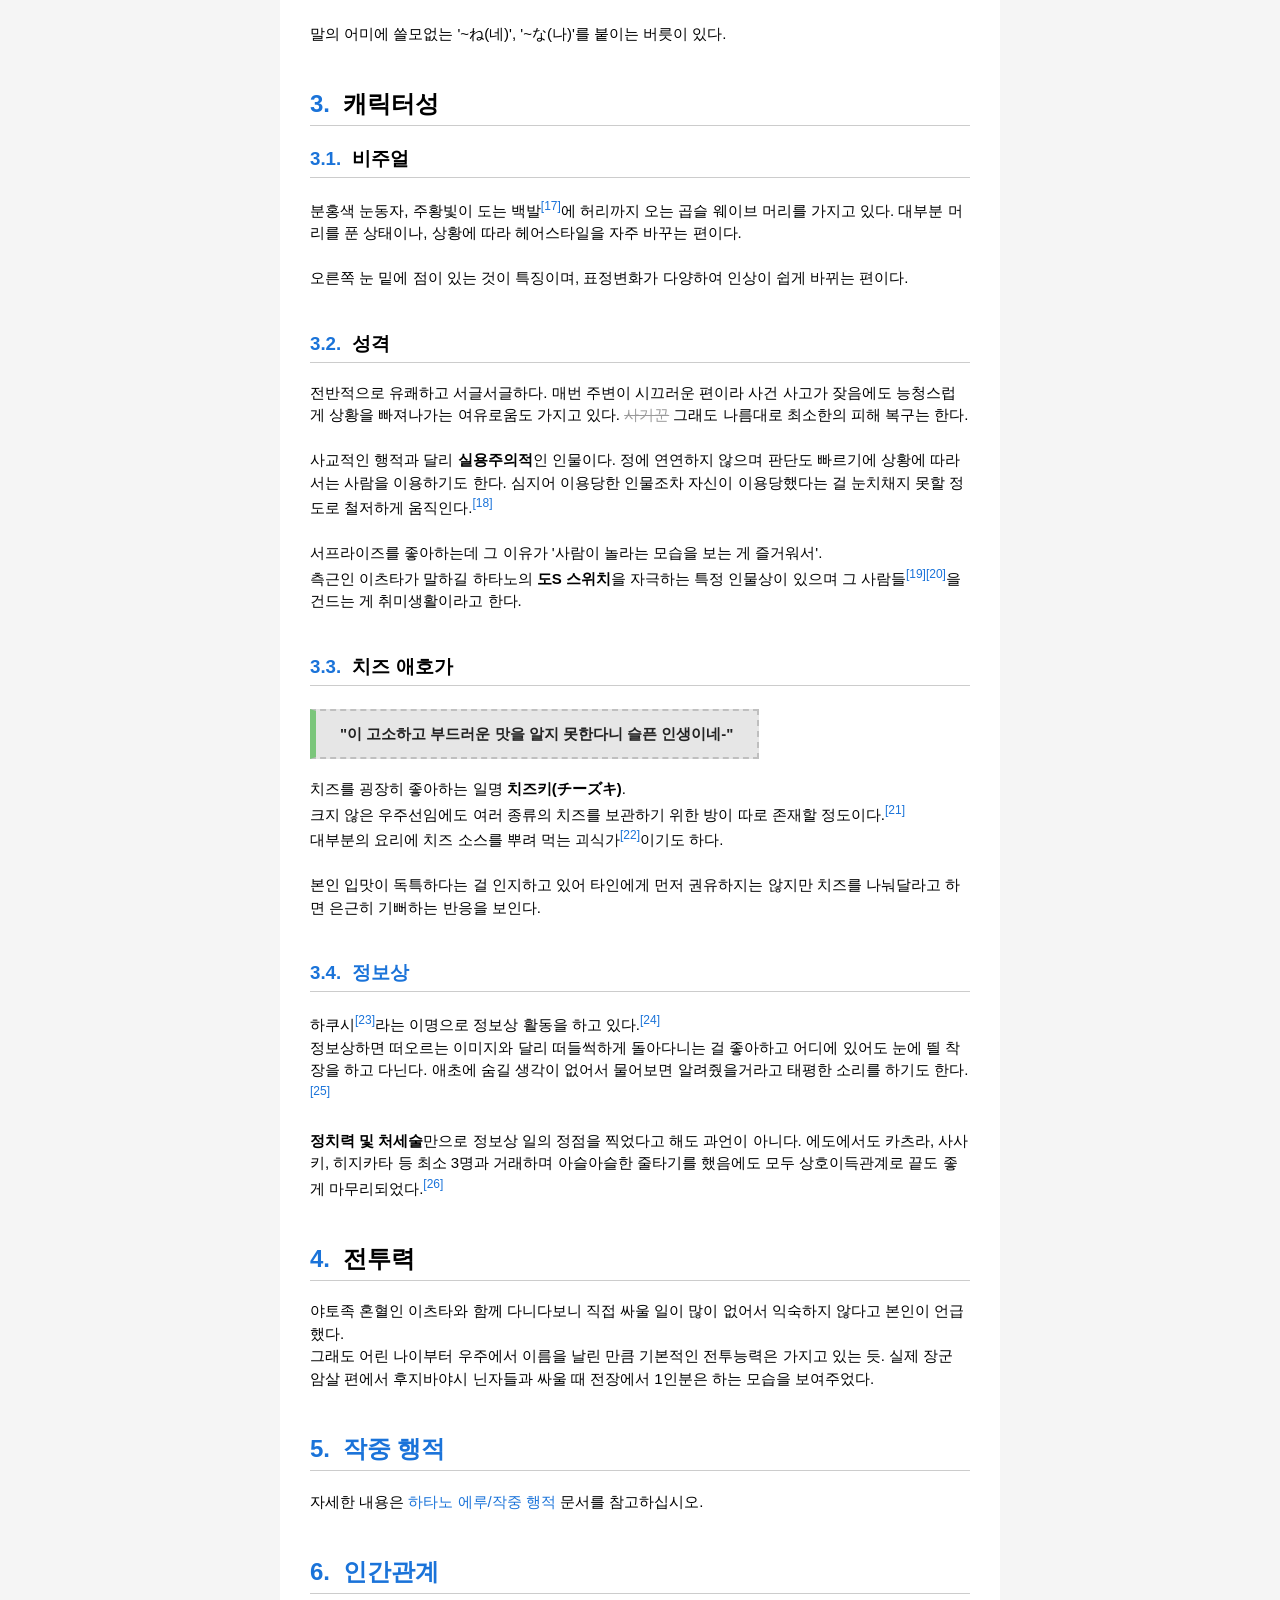
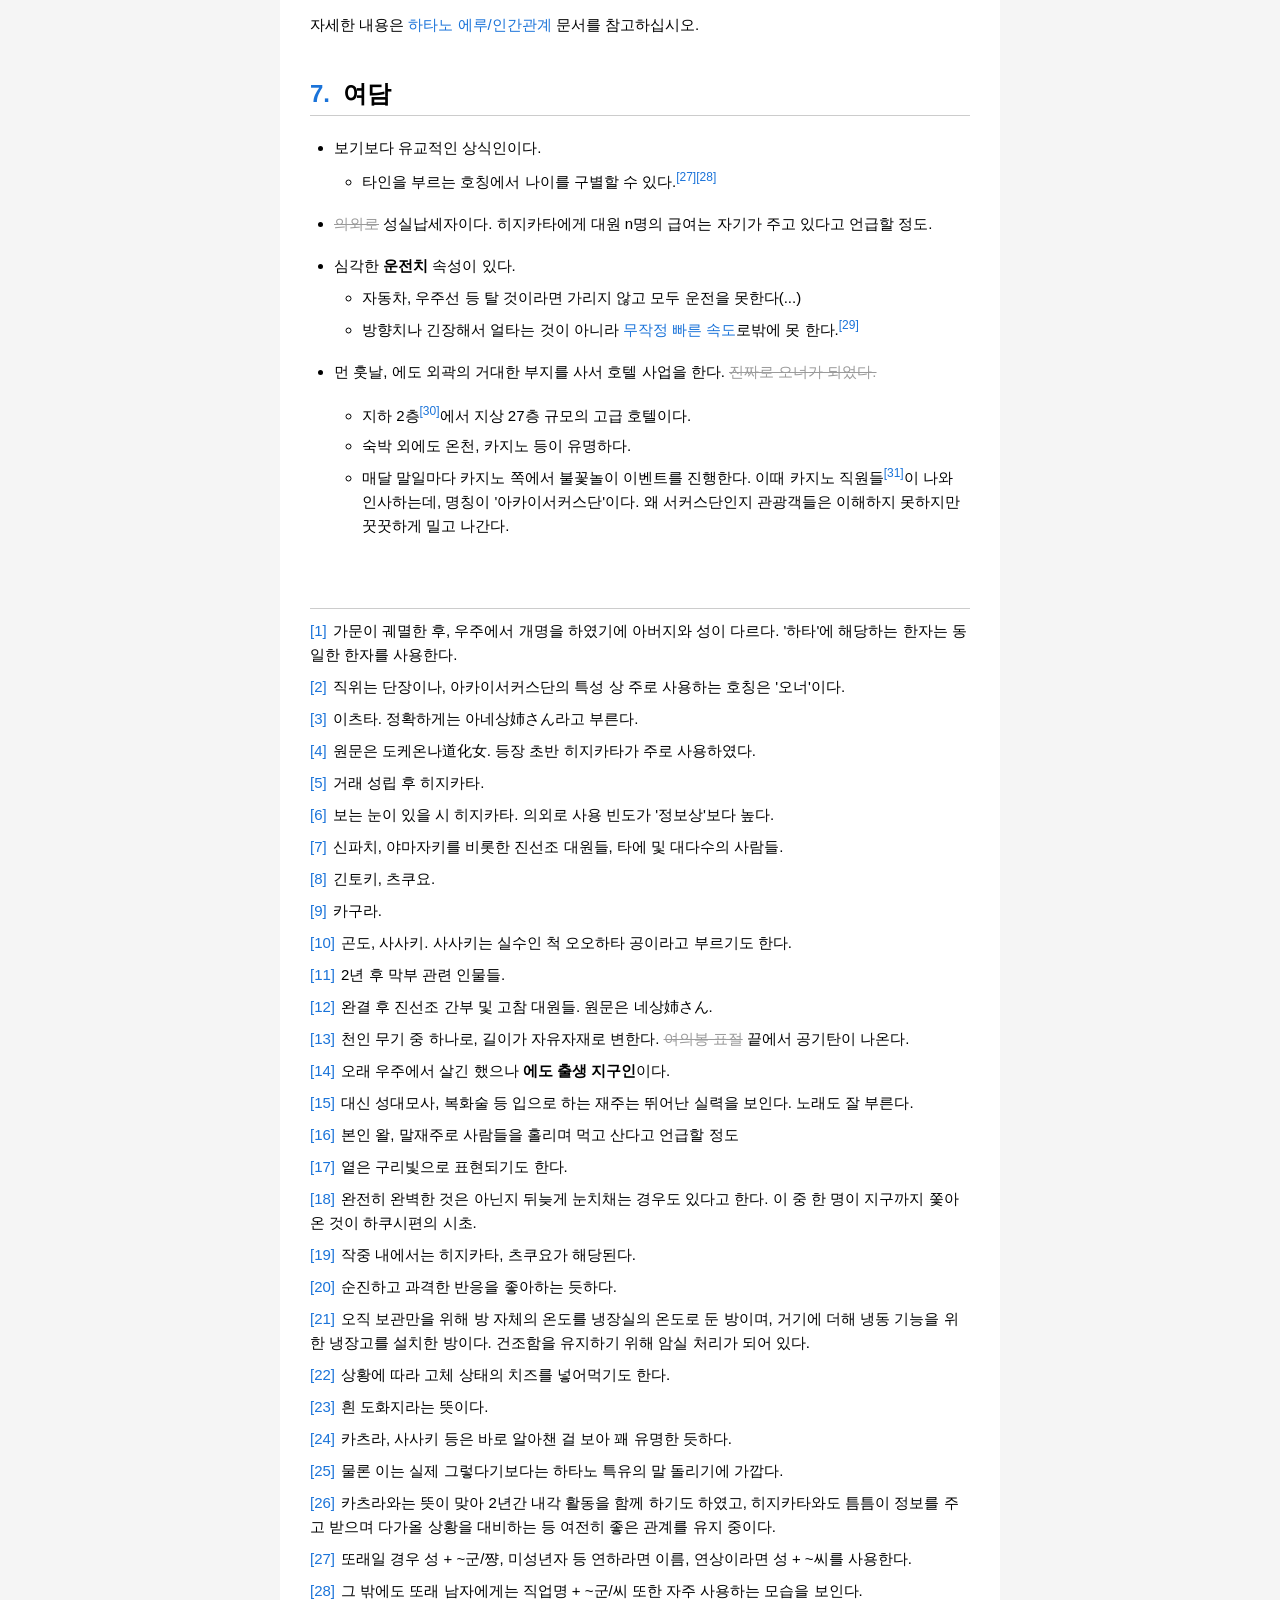
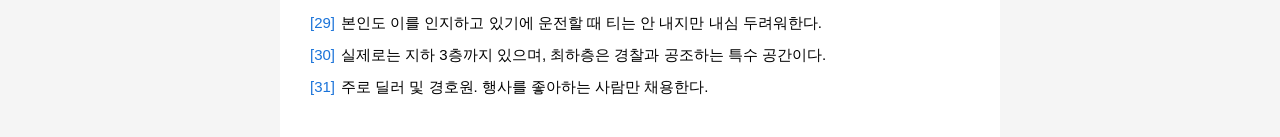
==== commit a0ff61bb: "09'" ====
--- a/index.html
+++ b/index.html
@@ -266,7 +266,6 @@
 <p>
 야토족 혼혈인 이츠타와 함께 다니다보니 직접 싸울 일이 많이 없어서 익숙하지 않다고 본인이 언급했다.<br>
 그래도 어린 나이부터 우주에서 이름을 날린 만큼 기본적인 전투능력은 가지고 있는 듯. 실제 장군 암살 편에서 후지바야시 닌자들과 싸울 때 전장에서 1인분은 하는 모습을 보여주었다.<br><br>
-<br><br>
 </p>
 
 <h2>
